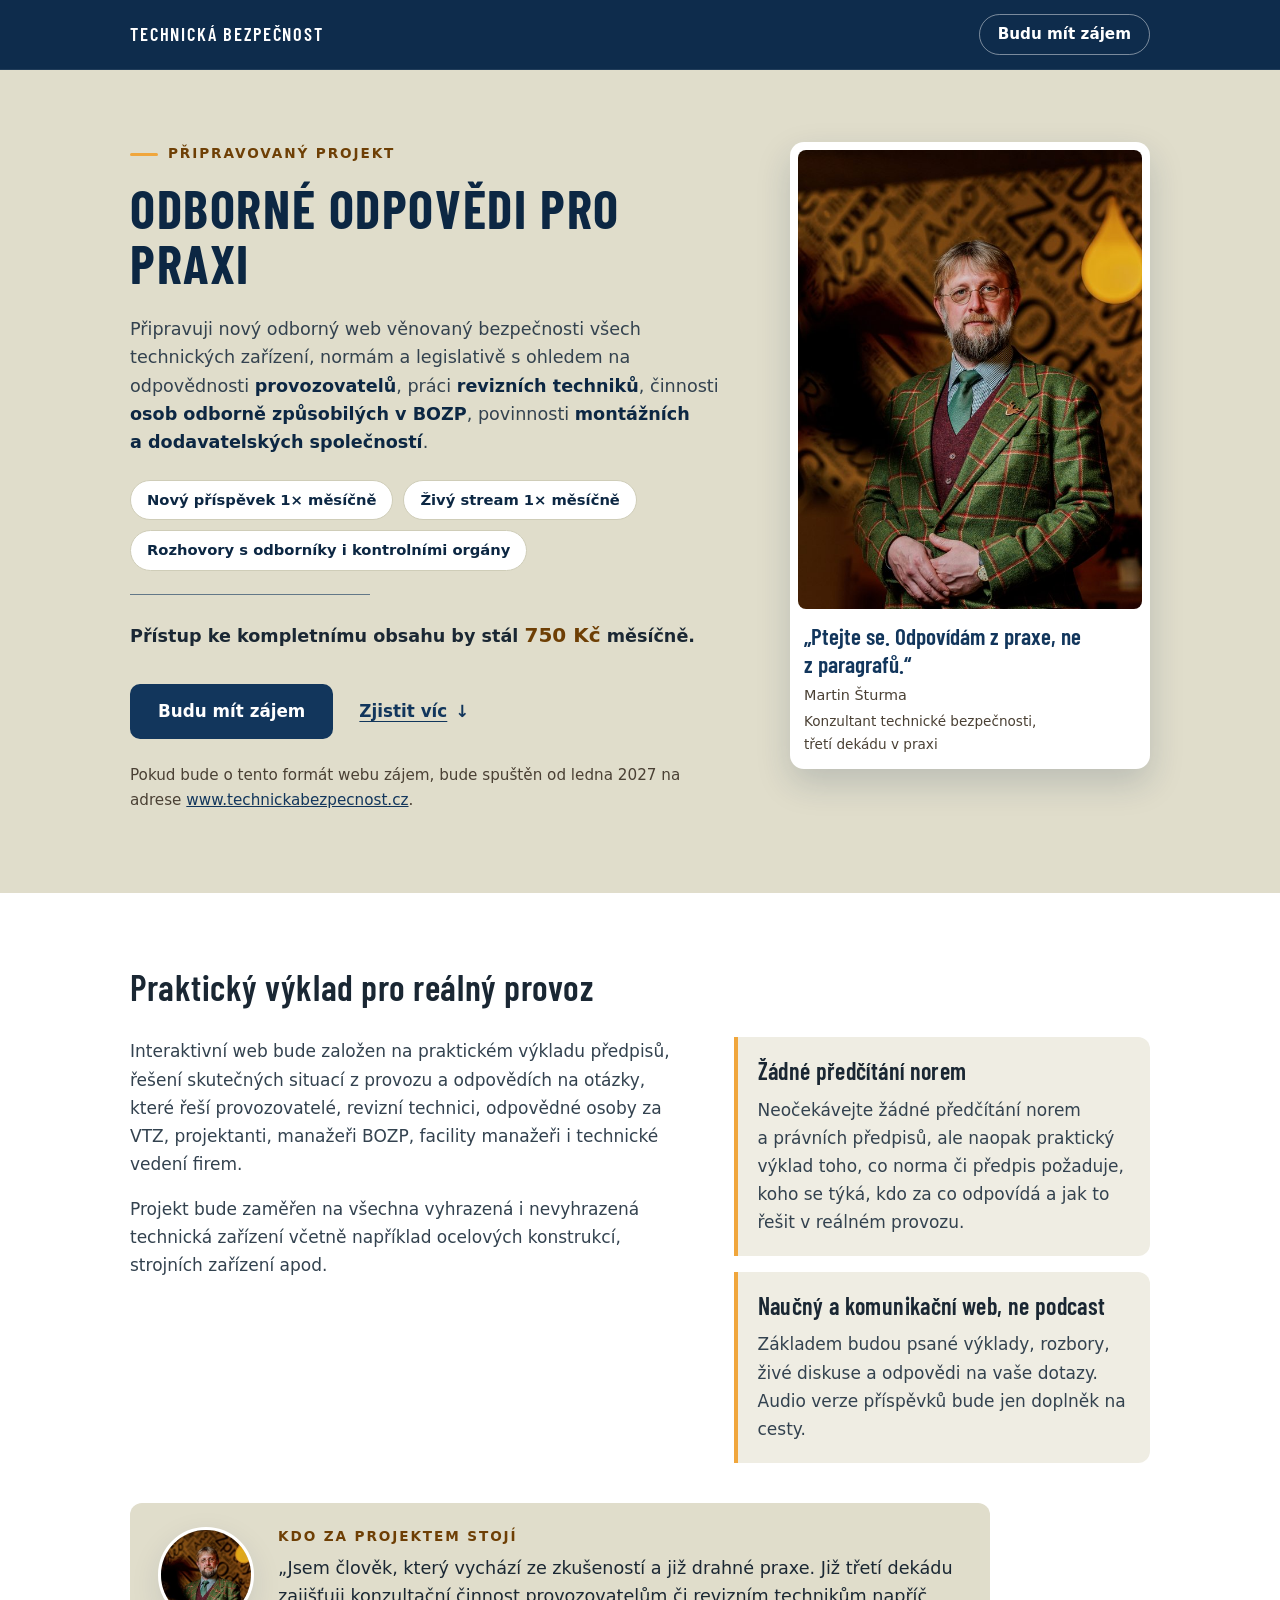
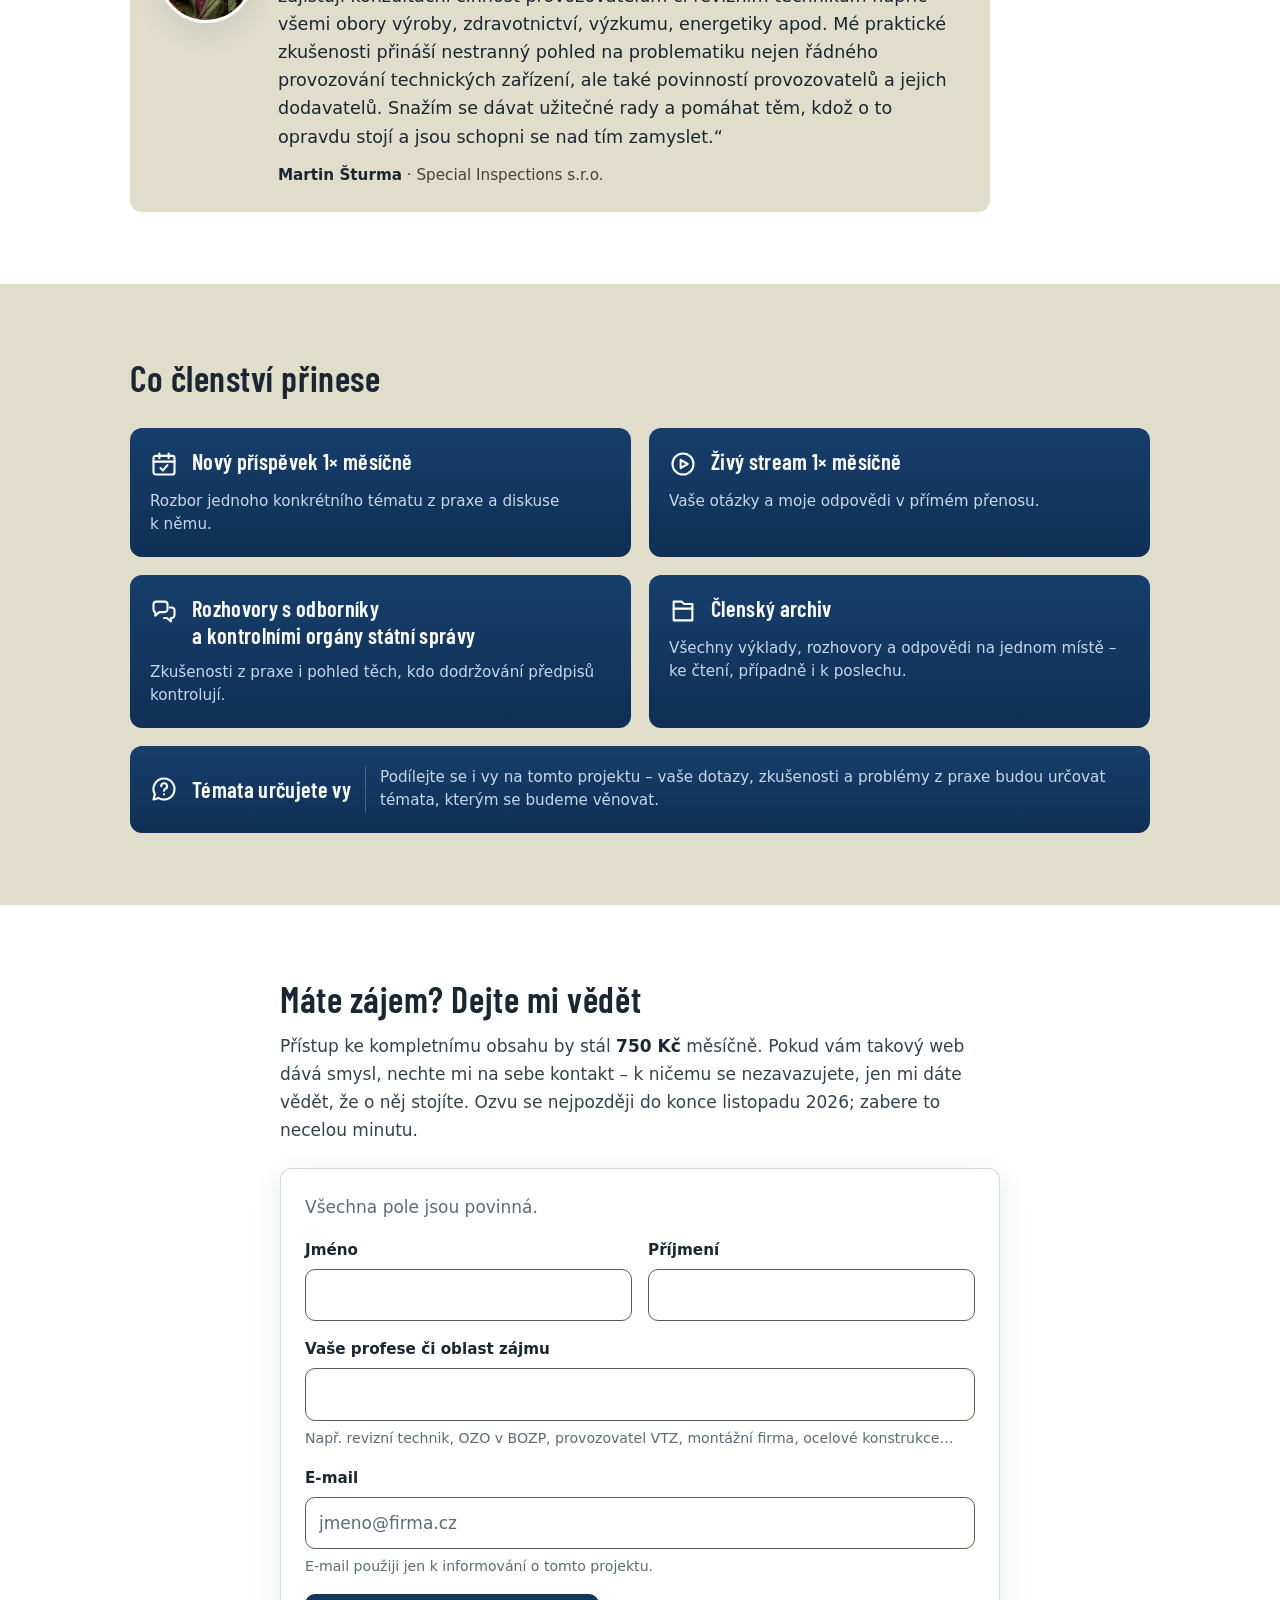
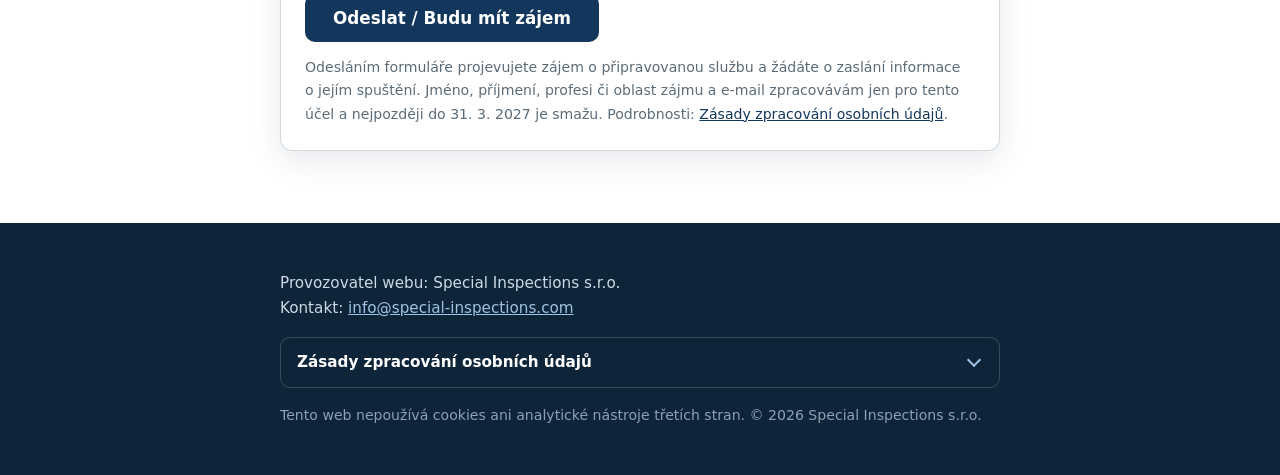
==== public/index.html @ 5ce20df6 "Oponentura 4. kola: spojovací věta ve Správci, řádek role i na mobilu, medailonek jako h3 - Zásady: " ====
<!DOCTYPE html>
<html lang="cs">
<head>
<meta charset="utf-8">
<meta name="viewport" content="width=device-width, initial-scale=1">
<title>Technická bezpečnost – odborné odpovědi pro praxi</title>
<meta name="description" content="Připravovaný odborný web o bezpečnosti technických zařízení: výklad norem a předpisů pro praxi, nový příspěvek a živý stream každý měsíc. Start leden 2027.">
<meta property="og:type" content="website">
<meta property="og:title" content="Technická bezpečnost – odborné odpovědi pro praxi">
<meta property="og:description" content="Připravovaný odborný web: praktický výklad předpisů pro provozovatele, revizní techniky, OZO v BOZP i montážní a dodavatelské firmy. Každý měsíc nový příspěvek a živý stream. Zapojte se.">
<meta property="og:url" content="https://www.technickabezpecnost.cz/">
<meta property="og:image" content="https://www.technickabezpecnost.cz/assets/og-image.jpg">
<meta property="og:image:width" content="1200">
<meta property="og:image:height" content="630">
<meta property="og:locale" content="cs_CZ">
<meta name="theme-color" content="#0e2c4c">
<link rel="icon" href="favicon.svg" type="image/svg+xml">
<link rel="apple-touch-icon" href="assets/apple-touch-icon.png">
<link rel="stylesheet" href="assets/style.css">
<script src="assets/app.js" defer></script>
</head>
<body>
<a class="skip-link" href="#main">Přeskočit na obsah</a>

<header class="site-header">
  <div class="container header-row">
    <p class="brand">Technická bezpečnost</p>
    <a class="header-cta" href="#registrace">Budu mít zájem</a>
  </div>
</header>

<main id="main">

  <section class="hero">
    <div class="container hero-grid">
      <div class="hero-copy">
        <p class="eyebrow">Připravovaný projekt</p>
        <h1>Odborné odpovědi pro praxi</h1>
        <p class="lead">Připravuji nový odborný web věnovaný bezpečnosti všech technických zařízení, normám a&nbsp;legislativě s&nbsp;ohledem na odpovědnosti <strong>provozovatelů</strong>, práci <strong>revizních techniků</strong>, činnosti <strong>osob odborně způsobilých v&nbsp;BOZP</strong>, povinnosti <strong>montážních a&nbsp;dodavatelských společností</strong>.</p>
        <ul class="hero-facts" role="list">
          <li>Nový příspěvek 1×&nbsp;měsíčně</li>
          <li>Živý stream 1×&nbsp;měsíčně</li>
          <li>Rozhovory s&nbsp;odborníky i&nbsp;kontrolními orgány</li>
        </ul>
        <p class="hero-price">Přístup ke kompletnímu obsahu by stál <strong>750&nbsp;Kč</strong> měsíčně.</p>
        <div class="hero-actions">
          <a class="btn btn-primary" href="#registrace" data-vyber="ANO">Budu mít zájem</a>
          <a class="btn btn-ghost" href="#detaily">Zjistit víc<span aria-hidden="true">&nbsp;↓</span></a>
        </div>

        <div class="hero-form">
          <div id="hero-status" class="form-status"></div>
          <div class="hero-panel" id="hero-panel-ano">
            <div class="hero-panel-inner">
              <form id="form-ano-hero" class="reg-form hero-reg" action="api/submit.php" method="post">
                <input type="hidden" name="answer" value="ANO">
                <div class="hp-field" aria-hidden="true">
                  <label for="kontrola-hero">Toto pole nevyplňujte</label>
                  <input type="text" id="kontrola-hero" name="kontrola" tabindex="-1" autocomplete="off">
                </div>
                <p class="reg-intro">Všechna pole jsou povinná.</p>
                <div class="field-grid">
                  <div class="field">
                    <label for="jmeno-h">Jméno</label>
                    <input type="text" id="jmeno-h" name="jmeno" required maxlength="100" autocomplete="given-name" aria-describedby="err-jmeno-h">
                    <p class="field-error" id="err-jmeno-h" hidden></p>
                  </div>
                  <div class="field">
                    <label for="prijmeni-h">Příjmení</label>
                    <input type="text" id="prijmeni-h" name="prijmeni" required maxlength="100" autocomplete="family-name" aria-describedby="err-prijmeni-h">
                    <p class="field-error" id="err-prijmeni-h" hidden></p>
                  </div>
                </div>
                <div class="field">
                  <label for="profese-h">Vaše profese či oblast zájmu</label>
                  <input type="text" id="profese-h" name="profese" required maxlength="100" autocomplete="organization-title" aria-describedby="hint-profese-h err-profese-h">
                  <p class="field-hint" id="hint-profese-h">Např. revizní technik, OZO v&nbsp;BOZP, provozovatel VTZ, montážní firma, ocelové konstrukce…</p>
                  <p class="field-error" id="err-profese-h" hidden></p>
                </div>
                <div class="field">
                  <label for="email-h">E-mail</label>
                  <input type="email" id="email-h" name="email" required maxlength="254" autocomplete="email" inputmode="email" placeholder="jmeno@firma.cz" aria-describedby="hint-email-h err-email-h">
                  <p class="field-hint" id="hint-email-h">E-mail použiji jen k&nbsp;informování o&nbsp;tomto projektu.</p>
                  <p class="field-error" id="err-email-h" hidden></p>
                </div>
                <div class="form-error" id="form-error-ano-hero" role="alert" hidden></div>
                <button class="btn btn-primary" type="submit">Odeslat / Budu mít zájem</button>
                <p class="gdpr-note">Odesláním formuláře projevujete zájem o&nbsp;připravovanou službu a&nbsp;žádáte o&nbsp;zaslání informace o&nbsp;jejím spuštění. Jméno, příjmení, profesi či oblast zájmu a&nbsp;e-mail zpracovávám jen pro tento účel a&nbsp;nejpozději do 31.&nbsp;3.&nbsp;2027 je smažu. Podrobnosti: <a href="#zasady-text">Zásady zpracování osobních údajů</a>.</p>
              </form>
            </div>
          </div>
        </div>

        <p class="hero-note">Pokud bude o&nbsp;tento formát webu zájem, bude spuštěn od ledna 2027 na adrese <a href="https://www.technickabezpecnost.cz">www.technickabezpecnost.cz</a>.</p>
      </div>

      <figure class="hero-portrait">
        <img src="assets/portret-autor.jpg" srcset="assets/portret-autor-300.jpg 300w, assets/portret-autor.jpg 600w, assets/portret-autor@2x.jpg 1200w" sizes="(max-width: 959px) 72px, 360px" width="600" height="800" alt="Portrét: Martin Šturma" fetchpriority="high">
        <figcaption>
          <p class="hero-motto">„Ptejte se. Odpovídám z&nbsp;praxe, ne z&nbsp;paragrafů.“</p>
          <p class="hero-author">Martin Šturma</p>
          <p class="hero-author-role">Konzultant technické bezpečnosti, třetí&nbsp;dekádu&nbsp;v&nbsp;praxi</p>
        </figcaption>
      </figure>
    </div>
  </section>

  <section class="section" id="detaily" aria-labelledby="h-detaily">
    <div class="container">
      <h2 id="h-detaily">Praktický výklad pro reálný provoz</h2>
      <div class="split">
        <div class="split-text">
          <p>Interaktivní web bude založen na praktickém výkladu předpisů, řešení skutečných situací z&nbsp;provozu a&nbsp;odpovědích na otázky, které řeší provozovatelé, revizní technici, odpovědné osoby za VTZ, projektanti, manažeři BOZP, facility manažeři i&nbsp;technické vedení firem.</p>
          <p>Projekt bude zaměřen na všechna vyhrazená i&nbsp;nevyhrazená technická zařízení včetně například ocelových konstrukcí, strojních zařízení apod.</p>
        </div>
        <div class="split-aside">
          <div class="callout">
            <h3>Žádné předčítání norem</h3>
            <p>Neočekávejte žádné předčítání norem a&nbsp;právních předpisů, ale naopak praktický výklad toho, co norma či předpis požaduje, koho se týká, kdo za co odpovídá a&nbsp;jak to řešit v&nbsp;reálném provozu.</p>
          </div>
          <div class="callout">
            <h3>Naučný a&nbsp;komunikační web, ne podcast</h3>
            <p>Základem budou psané výklady, rozbory, živé diskuse a&nbsp;odpovědi na vaše dotazy. Audio verze příspěvků bude jen doplněk na cesty.</p>
          </div>
        </div>
      </div>

      <div class="autor" id="autor">
        <img class="autor-foto" src="assets/portret-autor-300.jpg" width="96" height="96" alt="" loading="lazy">
        <div class="autor-text">
          <h3 class="autor-label">Kdo za projektem stojí</h3>
          <blockquote class="autor-quote">
            <p>„Jsem člověk, který vychází ze zkušeností a&nbsp;již drahné praxe. Již třetí dekádu zajišťuji konzultační činnost provozovatelům či revizním technikům napříč všemi obory výroby, zdravotnictví, výzkumu, energetiky apod. Mé praktické zkušenosti přináší nestranný pohled na problematiku nejen řádného provozování technických zařízení, ale také povinností provozovatelů a&nbsp;jejich dodavatelů. Snažím se dávat užitečné rady a&nbsp;pomáhat těm, kdož o&nbsp;to opravdu stojí a&nbsp;jsou schopni se nad tím zamyslet.“</p>
          </blockquote>
          <p class="autor-podpis"><strong>Martin&nbsp;Šturma</strong> · Special&nbsp;Inspections&nbsp;s.r.o.</p>
        </div>
      </div>
    </div>
  </section>

  <section class="section section-paper" aria-labelledby="h-obsah">
    <div class="container">
      <h2 id="h-obsah">Co členství přinese</h2>
      <div class="cards">
        <article class="card">
          <div class="card-icon" aria-hidden="true">
            <svg viewBox="0 0 24 24" fill="none" stroke="currentColor" stroke-width="1.8" stroke-linecap="round" stroke-linejoin="round"><rect x="3" y="5" width="18" height="16" rx="2"/><path d="M8 3v4M16 3v4M3 10h18"/><path d="M9 15.5l2 2 4-4.5"/></svg>
          </div>
          <h3>Nový příspěvek 1×&nbsp;měsíčně</h3>
          <p>Rozbor jednoho konkrétního tématu z&nbsp;praxe a&nbsp;diskuse k&nbsp;němu.</p>
        </article>
        <article class="card">
          <div class="card-icon" aria-hidden="true">
            <svg viewBox="0 0 24 24" fill="none" stroke="currentColor" stroke-width="1.8" stroke-linecap="round" stroke-linejoin="round"><circle cx="12" cy="12" r="9"/><path d="M10 8.5l6 3.5-6 3.5z"/></svg>
          </div>
          <h3>Živý stream 1×&nbsp;měsíčně</h3>
          <p>Vaše otázky a&nbsp;moje odpovědi v&nbsp;přímém přenosu.</p>
        </article>
        <article class="card">
          <div class="card-icon" aria-hidden="true">
            <svg viewBox="0 0 24 24" fill="none" stroke="currentColor" stroke-width="1.8" stroke-linecap="round" stroke-linejoin="round"><path d="M3 6.5A2.5 2.5 0 0 1 5.5 4h7A2.5 2.5 0 0 1 15 6.5v4a2.5 2.5 0 0 1-2.5 2.5H8l-3.5 3v-3A2.5 2.5 0 0 1 3 10.5z"/><path d="M17 9h1.5A2.5 2.5 0 0 1 21 11.5v4a2.5 2.5 0 0 1-2.5 2.5H18v3l-3.5-3H12"/></svg>
          </div>
          <h3>Rozhovory s&nbsp;odborníky a&nbsp;kontrolními orgány státní správy</h3>
          <p>Zkušenosti z&nbsp;praxe i&nbsp;pohled těch, kdo dodržování předpisů kontrolují.</p>
        </article>
        <article class="card">
          <div class="card-icon" aria-hidden="true">
            <svg viewBox="0 0 24 24" fill="none" stroke="currentColor" stroke-width="1.8" stroke-linecap="round" stroke-linejoin="round"><path d="M4 4h7l2 2h7v14H4z"/><path d="M4 10h16"/></svg>
          </div>
          <h3>Členský archiv</h3>
          <p>Všechny výklady, rozhovory a&nbsp;odpovědi na jednom místě&nbsp;– ke čtení, případně i&nbsp;k&nbsp;poslechu.</p>
        </article>
        <article class="card card-wide">
          <div class="card-icon" aria-hidden="true">
            <svg viewBox="0 0 24 24" fill="none" stroke="currentColor" stroke-width="1.8" stroke-linecap="round" stroke-linejoin="round"><path d="M12 3a9 9 0 0 0-7.8 13.5L3 21l4.5-1.2A9 9 0 1 0 12 3z"/><path d="M9.6 9.6a2.5 2.5 0 1 1 3.4 2.3c-.7.4-1 1-1 1.7"/><path d="M12 16.6h.01"/></svg>
          </div>
          <h3>Témata určujete vy</h3>
          <p>Podílejte se i&nbsp;vy na tomto projektu&nbsp;– vaše dotazy, zkušenosti a&nbsp;problémy z&nbsp;praxe budou určovat témata, kterým se budeme věnovat.</p>
        </article>
      </div>
    </div>
  </section>

  <section class="section reg-section" id="registrace" aria-labelledby="h-registrace">
    <div class="container narrow">
      <h2 id="h-registrace">Máte zájem? Dejte mi vědět</h2>
      <p class="reg-lead">Přístup ke kompletnímu obsahu by stál <strong>750&nbsp;Kč</strong> měsíčně. Pokud vám takový web dává smysl, nechte mi na sebe kontakt&nbsp;– k&nbsp;ničemu se nezavazujete, jen mi dáte vědět, že o&nbsp;něj stojíte. Ozvu se nejpozději do konce listopadu 2026; zabere to necelou minutu.</p>
      <div class="reg-card">
        <!-- Úspěch se ohlašuje přesunem fokusu (JS); live region by
             způsobil dvojí čtení toutéž čtečkou. -->
        <div id="form-status" class="form-status"></div>

        <form id="form-ano" class="reg-form" action="api/submit.php" method="post">
          <input type="hidden" name="answer" value="ANO">
          <div class="hp-field" aria-hidden="true">
            <label for="kontrola-ano">Toto pole nevyplňujte</label>
            <input type="text" id="kontrola-ano" name="kontrola" tabindex="-1" autocomplete="off">
          </div>
          <p class="reg-intro">Všechna pole jsou povinná.</p>
          <div class="field-grid">
            <div class="field">
              <label for="jmeno">Jméno</label>
              <input type="text" id="jmeno" name="jmeno" required maxlength="100" autocomplete="given-name" aria-describedby="err-jmeno">
              <p class="field-error" id="err-jmeno" hidden></p>
            </div>
            <div class="field">
              <label for="prijmeni">Příjmení</label>
              <input type="text" id="prijmeni" name="prijmeni" required maxlength="100" autocomplete="family-name" aria-describedby="err-prijmeni">
              <p class="field-error" id="err-prijmeni" hidden></p>
            </div>
          </div>
          <div class="field">
            <label for="profese">Vaše profese či oblast zájmu</label>
            <input type="text" id="profese" name="profese" required maxlength="100" autocomplete="organization-title" aria-describedby="hint-profese err-profese">
            <p class="field-hint" id="hint-profese">Např. revizní technik, OZO v&nbsp;BOZP, provozovatel VTZ, montážní firma, ocelové konstrukce…</p>
            <p class="field-error" id="err-profese" hidden></p>
          </div>
          <div class="field">
            <label for="email">E-mail</label>
            <input type="email" id="email" name="email" required maxlength="254" autocomplete="email" inputmode="email" placeholder="jmeno@firma.cz" aria-describedby="hint-email err-email">
            <p class="field-hint" id="hint-email">E-mail použiji jen k&nbsp;informování o&nbsp;tomto projektu.</p>
            <p class="field-error" id="err-email" hidden></p>
          </div>
          <div class="form-error" id="form-error-ano" role="alert" hidden></div>
          <button class="btn btn-primary" type="submit">Odeslat / Budu mít zájem</button>
          <p class="gdpr-note">Odesláním formuláře projevujete zájem o&nbsp;připravovanou službu a&nbsp;žádáte o&nbsp;zaslání informace o&nbsp;jejím spuštění. Jméno, příjmení, profesi či oblast zájmu a&nbsp;e-mail zpracovávám jen pro tento účel a&nbsp;nejpozději do 31.&nbsp;3.&nbsp;2027 je smažu. Podrobnosti: <a href="#zasady-text">Zásady zpracování osobních údajů</a>.</p>
        </form>
      </div>
    </div>
  </section>

</main>

<footer class="site-footer">
  <div class="container narrow">
    <p class="footer-owner">Provozovatel webu: Special&nbsp;Inspections&nbsp;s.r.o.<br>Kontakt: <a href="mailto:info@special-inspections.com">info@special-inspections.com</a></p>
    <details id="zasady" class="privacy">
      <summary>Zásady zpracování osobních údajů</summary>
      <div class="privacy-body">
        <p id="zasady-text"><strong>Správce:</strong> Special&nbsp;Inspections&nbsp;s.r.o., provozovatel projektu Technická bezpečnost, e-mail: <a href="mailto:info@special-inspections.com">info@special-inspections.com</a>; kontaktní osoba Martin&nbsp;Šturma. Zásady i&nbsp;texty u&nbsp;formulářů píšu v&nbsp;první osobě já, Martin Šturma, který pro správce údaje zpracovávám a&nbsp;vaše žádosti vyřizuji&nbsp;– „já“ níže tedy vždy znamená správce.</p>
        <p><strong>Jaké údaje a&nbsp;proč:</strong> Pokud vyplníte registrační formulář zájemce, zpracovávám vaše jméno, příjmení, profesi či oblast zájmu a&nbsp;e-mailovou adresu, a&nbsp;to výhradně za účelem vyhodnocení zájmu o&nbsp;připravovanou službu a&nbsp;zaslání informace o&nbsp;jejím spuštění (nejpozději do konce listopadu 2026). Právním základem je provedení opatření před uzavřením smlouvy na vaši žádost (čl.&nbsp;6 odst.&nbsp;1 písm.&nbsp;b) GDPR). Poskytnutí údajů je dobrovolné; bez nich vám však informaci o&nbsp;spuštění nebudu moci zaslat.</p>
        <p><strong>Doba uložení:</strong> Údaje uchovám do odeslání informace o&nbsp;rozhodnutí o&nbsp;spuštění či nespuštění služby a&nbsp;poté po přiměřenou dobu pro vyřízení případných navazujících žádostí, nejpozději do 31.&nbsp;3.&nbsp;2027. Poté je smažu. Pokud se ke spuštěné službě zaregistrujete, budou vaše údaje dále zpracovávány v&nbsp;rámci smluvního vztahu, o&nbsp;čemž budete samostatně informováni.</p>
        <p><strong>Komu údaje předávám:</strong> Nikomu, s&nbsp;výjimkou poskytovatele webhostingu, na jehož serverech data technicky leží (zpracovatel). Údaje nepředávám mimo EU/EHP a&nbsp;nevyužívám je k&nbsp;automatizovanému rozhodování ani profilování. Server poskytovatele může z&nbsp;bezpečnostních důvodů krátkodobě zaznamenávat IP adresy v&nbsp;provozních lozích.</p>
        <p><strong>Cookies:</strong> Tento web nepoužívá žádné cookies ani jiné sledovací technologie.</p>
        <p><strong>Vaše práva:</strong> Máte právo na přístup ke svým údajům, jejich opravu či výmaz, omezení zpracování, přenositelnost a&nbsp;právo vznést námitku. Stačí napsat na výše uvedený e-mail. Máte rovněž právo podat stížnost u&nbsp;Úřadu pro ochranu osobních údajů (<a href="https://uoou.gov.cz">uoou.gov.cz</a>).</p>
      </div>
    </details>
    <p class="footer-meta">Tento web nepoužívá cookies ani analytické nástroje třetích stran. © 2026 Special&nbsp;Inspections&nbsp;s.r.o.</p>
  </div>
</footer>

</body>
</html>
---- public/assets/style.css ----
/* ============================================================
   Technická bezpečnost – landing page
   Čisté CSS bez závislostí. Tělový text: systémová písma.
   Nadpisy: Barlow Condensed – self-host (OFL, viz fonts/
   LICENSE-OFL.txt), žádné externí CDN kvůli GDPR.
   ============================================================ */

@font-face {
  font-family: 'Barlow Condensed';
  font-style: normal;
  font-display: swap;
  font-weight: 600;
  src: url('fonts/barlow-condensed-latin-ext-600-normal.woff2') format('woff2');
  unicode-range: U+0100-02BA, U+02BD-02C5, U+02C7-02CC, U+02CE-02D7, U+02DD-02FF, U+0304, U+0308, U+0329, U+1D00-1DBF, U+1E00-1E9F, U+1EF2-1EFF, U+2020, U+20A0-20AB, U+20AD-20C0, U+2113, U+2C60-2C7F, U+A720-A7FF;
}

@font-face {
  font-family: 'Barlow Condensed';
  font-style: normal;
  font-display: swap;
  font-weight: 600;
  src: url('fonts/barlow-condensed-latin-600-normal.woff2') format('woff2');
  unicode-range: U+0000-00FF, U+0131, U+0152-0153, U+02BB-02BC, U+02C6, U+02DA, U+02DC, U+0304, U+0308, U+0329, U+2000-206F, U+20AC, U+2122, U+2191, U+2193, U+2212, U+2215, U+FEFF, U+FFFD;
}

@font-face {
  font-family: 'Barlow Condensed';
  font-style: normal;
  font-display: swap;
  font-weight: 700;
  src: url('fonts/barlow-condensed-latin-ext-700-normal.woff2') format('woff2');
  unicode-range: U+0100-02BA, U+02BD-02C5, U+02C7-02CC, U+02CE-02D7, U+02DD-02FF, U+0304, U+0308, U+0329, U+1D00-1DBF, U+1E00-1E9F, U+1EF2-1EFF, U+2020, U+20A0-20AB, U+20AD-20C0, U+2113, U+2C60-2C7F, U+A720-A7FF;
}

@font-face {
  font-family: 'Barlow Condensed';
  font-style: normal;
  font-display: swap;
  font-weight: 700;
  src: url('fonts/barlow-condensed-latin-700-normal.woff2') format('woff2');
  unicode-range: U+0000-00FF, U+0131, U+0152-0153, U+02BB-02BC, U+02C6, U+02DA, U+02DC, U+0304, U+0308, U+0329, U+2000-206F, U+20AC, U+2122, U+2191, U+2193, U+2212, U+2215, U+FEFF, U+FFFD;
}

:root {
  --c-primary: #12365c;
  --c-primary-dark: #0c2743;
  --c-hero-top: #0e2c4c;
  --c-accent: #f0a63c;
  --c-ink: #1a2733;
  --c-body: #33424f;
  --c-muted: #5b6b78;
  /* „Starý papír“ – jednobarevný podklad pod textem (přání klienta).
     Odstín je světlejší tón z dodané textury (medián textury = paper-deep).
     Toto je jediný knoflík pro budoucí ladění barvy; při ztmavení pod
     paper-deep znovu ověřit kontrast bronzu a muted-warm (README). */
  --c-paper: #e0ddcb;
  --c-paper-deep: #cfcdb8;
  --c-paper-light: #efede3;
  --c-bronze: #6e3f05;       /* akcentní text na papíru (>= 6:1) */
  --c-muted-warm: #4a4034;   /* tlumený text na papíru (>= 7:1) */
  --c-bg: #ffffff;
  --c-bg-soft: var(--c-paper-light);
  --c-line: #d6d3c2;
  /* Rámečky ovládacích prvků musí mít kontrast >= 3:1 (WCAG 1.4.11)
     na bílé i na papíru; světlá --c-line je jen pro dekorativní okraje. */
  --c-line-strong: #5f5a50;
  --c-ok: #1e7d43;
  --c-ok-bg: #ecf7f0;
  --c-err: #b3261e;
  --c-err-bg: #fdecea;
  --c-footer-bg: #0e2438;
  --c-footer-text: #cdd9e4;
  --radius: 12px;
  --shadow: 0 10px 30px rgba(14, 44, 76, 0.10);
  --focus: #12365c;
}

* { box-sizing: border-box; }

html {
  scroll-behavior: smooth;
}

body {
  margin: 0;
  font-family: system-ui, -apple-system, "Segoe UI", Roboto, "Helvetica Neue", Arial, sans-serif;
  font-size: 1.0625rem;
  line-height: 1.65;
  color: var(--c-body);
  background: var(--c-bg);
  -webkit-text-size-adjust: 100%;
}

h1, h2, h3 {
  font-family: 'Barlow Condensed', 'Arial Narrow', Arial, system-ui, sans-serif;
  font-weight: 600;
  letter-spacing: 0.015em;
  color: var(--c-ink);
  line-height: 1.2;
  margin: 0 0 0.6em;
}

p { margin: 0 0 1em; }

a { color: var(--c-primary); }
a:hover { color: var(--c-primary-dark); }

:focus-visible {
  outline: 3px solid var(--focus);
  outline-offset: 2px;
  border-radius: 4px;
}

.container {
  max-width: 1060px;
  margin: 0 auto;
  padding: 0 20px;
}

.container.narrow { max-width: 760px; }

/* --- Skip link -------------------------------------------- */

.skip-link {
  position: absolute;
  left: -9999px;
  top: 0;
  background: var(--c-primary);
  color: #fff;
  padding: 10px 18px;
  border-radius: 0 0 8px 0;
  z-index: 100;
}

.skip-link:focus {
  left: 0;
  outline-color: #f2bd6b;
}

/* --- Hlavička ----------------------------------------------- */

.site-header {
  background: var(--c-hero-top);
  border-bottom: 1px solid rgba(255, 255, 255, 0.08);
}

.header-row {
  display: flex;
  align-items: center;
  justify-content: space-between;
  padding-top: 14px;
  padding-bottom: 14px;
}

.brand {
  margin: 0;
  color: #fff;
  font-family: 'Barlow Condensed', 'Arial Narrow', Arial, system-ui, sans-serif;
  font-weight: 600;
  letter-spacing: 0.1em;
  text-transform: uppercase;
  font-size: 1.15rem;
}

.header-cta {
  color: #fff;
  text-decoration: none;
  font-weight: 600;
  font-size: 0.95rem;
  border: 1px solid rgba(255, 255, 255, 0.45);
  border-radius: 999px;
  padding: 7px 18px;
}

.header-cta:hover {
  color: #fff;
  background: rgba(255, 255, 255, 0.12);
}

/* Na tmavé hlavičce a patičce musí být focus kroužek světlý */
.site-header :focus-visible,
.site-footer :focus-visible {
  outline-color: #f2bd6b;
}

/* --- Hero: text vlevo, portrét autora vpravo ----------------- */

.hero {
  /* Jednobarevný podklad „starý papír“ – bez fotografie, bez textury. */
  background: var(--c-paper);
  color: var(--c-body);
  padding: 72px 0 80px;
}

.hero-grid {
  display: grid;
  grid-template-columns: minmax(0, 1fr) 360px;
  gap: 48px;
  align-items: start;
}

.hero .eyebrow {
  color: var(--c-bronze);
  text-transform: uppercase;
  letter-spacing: 0.14em;
  font-size: 0.85rem;
  font-weight: 700;
  margin-bottom: 16px;
}

/* Oranžový akcent přežívá jako dekorativní linka před eyebrow
   (bez kontrastního požadavku), text sám je bronzový. */
.hero .eyebrow::before {
  content: "";
  display: inline-block;
  width: 28px;
  height: 3px;
  background: var(--c-accent);
  margin-right: 10px;
  vertical-align: middle;
  border-radius: 2px;
}

.hero h1 {
  color: var(--c-primary-dark);
  text-transform: uppercase;
  font-weight: 700;
  font-size: clamp(2.4rem, 4.6vw, 3.3rem);
  line-height: 1.05;
  letter-spacing: 0.03em;
  margin-bottom: 24px;
}

.hero .lead {
  font-size: 1.1rem;
  line-height: 1.6;
  max-width: 60ch;
  margin-bottom: 0;
  text-wrap: pretty;
}

/* Zvýraznění cílových skupin v závazné větě klienta – žádné slovo
   se nemění, čtenář se v ní najde jedním pohledem. */
.hero .lead strong {
  font-weight: 600;
  color: var(--c-primary-dark);
}

.hero-facts {
  list-style: none;
  display: flex;
  flex-wrap: wrap;
  gap: 10px;
  padding: 0 0 24px;
  margin: 24px 0 0;
  width: fit-content;
  max-width: 100%;
  position: relative;
}

/* Oddělovač pod štítky: jedna nepřerušovaná linka, 1 px,
   v poloviční šíři řady štítků */
.hero-facts::after {
  content: "";
  position: absolute;
  left: 0;
  bottom: 0;
  width: 240px;
  max-width: 50%;
  height: 1px;
  background: rgba(18, 54, 92, 0.6);
}

.hero-facts li {
  background: #fff;
  border: 1px solid var(--c-paper-deep);
  border-radius: 999px;
  padding: 7px 16px;
  font-size: 0.92rem;
  font-weight: 600;
  color: var(--c-primary-dark);
  white-space: nowrap;
}

.hero-price {
  font-size: 1.1rem;
  font-weight: 700;
  color: var(--c-ink);
  margin: 24px 0 0;
}

.hero-price strong {
  color: var(--c-bronze);
  font-size: 1.25rem;
}

.hero-actions {
  display: flex;
  flex-wrap: wrap;
  gap: 12px;
  margin: 32px 0 24px;
}

/* --- Portrét autora s mottem --------------------------------- */

.hero-portrait {
  margin: 0;
  background: #fff;
  padding: 8px 8px 14px;
  border-radius: 14px;
  box-shadow: 0 14px 34px rgba(14, 44, 76, 0.18);
}

.hero-portrait img {
  display: block;
  width: 100%;
  height: auto;
  aspect-ratio: 3 / 4;
  object-fit: cover;
  object-position: 50% 25%;
  border-radius: 8px;
}

.hero-portrait figcaption {
  padding: 14px 6px 0;
}

.hero-motto {
  font-family: 'Barlow Condensed', 'Arial Narrow', Arial, system-ui, sans-serif;
  font-weight: 600;
  font-size: 1.45rem;
  line-height: 1.2;
  color: var(--c-primary);
  margin: 0 0 6px;
}

.hero-author {
  font-size: 0.9rem;
  color: var(--c-muted-warm);
  margin: 0;
}

.hero-author-role {
  font-size: 0.85rem;
  color: var(--c-muted-warm);
  margin: 2px 0 0;
}

/* --- Formulář přímo v hero ---------------------------------- */

.hero-form {
  max-width: 620px;
}

.hero-panel {
  display: grid;
  grid-template-rows: 0fr;
  visibility: hidden;
  transition: grid-template-rows 0.35s ease, visibility 0s linear 0.35s;
}

.hero-panel-inner {
  min-height: 0;
  overflow: hidden;
  padding: 0;
}

.hero-panel.open {
  grid-template-rows: 1fr;
  visibility: visible;
  transition: grid-template-rows 0.35s ease, visibility 0s;
}

/* Rozbalený formulář leží na papíru jako bílá karta (odsazení je na
   kartě, ne na obalu – sbalený panel tak má skutečně nulovou výšku) */
.hero-reg {
  background: #fff;
  border: 1px solid rgba(18, 54, 92, 0.18);
  border-radius: var(--radius);
  box-shadow: var(--shadow);
  padding: 20px;
  margin: 2px 0 24px;
}

.hero-reg .gdpr-note {
  margin-top: 18px;
  padding-top: 14px;
  border-top: 1px solid var(--c-line);
}

#hero-status .success-box { margin: 20px 0 24px; }

/* Rozbalený stav CTA (nastavuje JS přes aria-expanded) */
a[data-vyber][aria-expanded="true"].btn-primary {
  background: var(--c-primary-dark);
  box-shadow: 0 0 0 3px var(--c-paper), 0 0 0 5px var(--c-primary-dark);
}

/* Po odpovědi zmizí CTA i formulář v hero */
.hero-answered a[data-vyber],
.hero-answered .hero-panel {
  display: none;
}

.hero-answered .hero-actions { margin: 24px 0 6px; }
.hero-answered .btn-ghost { padding-left: 0; }

.hero-note {
  color: var(--c-muted-warm);
  font-size: 0.95rem;
  max-width: 60ch;
  margin: 0;
}

.hero-note a {
  color: var(--c-primary);
}

.hero-note a:hover {
  color: var(--c-primary-dark);
}

/* --- Tlačítka --------------------------------------------- */

.btn {
  display: inline-block;
  border: 0;
  border-radius: 10px;
  padding: 14px 28px;
  font-size: 1.05rem;
  font-weight: 700;
  font-family: inherit;
  text-decoration: none;
  cursor: pointer;
  transition: background-color 0.15s ease, transform 0.15s ease;
}

.btn:active { transform: translateY(1px); }

.btn-primary {
  background: var(--c-primary);
  color: #fff;
}

.btn-primary:hover {
  background: var(--c-primary-dark);
  color: #fff;
}

.btn-primary:focus-visible {
  outline-offset: 3px;
  box-shadow: 0 0 0 3px #fff;
}

.btn-ghost {
  background: transparent;
  color: var(--c-primary);
  padding: 14px 14px;
  text-decoration: underline;
  text-underline-offset: 4px;
  font-weight: 600;
}

.btn-ghost:hover {
  color: var(--c-primary-dark);
}

/* Šipka není součást podtržení */
.btn-ghost span {
  display: inline-block;
  text-decoration: none;
  margin-left: 2px;
}

.btn[disabled] {
  opacity: 0.65;
  cursor: wait;
}

/* --- Sekce ------------------------------------------------- */

.section { padding: 72px 0; }

.section-paper { background: var(--c-paper); }

.section h2 {
  font-size: clamp(1.65rem, 3.4vw, 2.25rem);
  margin-bottom: 0.8em;
}

/* Dvousloupcová sekce: text + doplňkové rámečky */
.split {
  display: grid;
  grid-template-columns: minmax(0, 1.15fr) minmax(0, 0.85fr);
  gap: 40px;
  align-items: start;
}

.split-text p:last-child { margin-bottom: 0; }

@media (max-width: 959px) {
  .split { grid-template-columns: 1fr; gap: 24px; }
}

.callout {
  border-left: 4px solid var(--c-accent);
  background: var(--c-paper-light);
  border-radius: 0 var(--radius) var(--radius) 0;
  padding: 20px;
}

.callout + .callout { margin-top: 16px; }

.callout h3 {
  font-size: 1.5rem;
  margin-bottom: 0.4em;
}

.callout p { margin: 0; }

/* --- Medailonek autora (v sekci Praktický výklad) ----------- */

.autor {
  display: grid;
  grid-template-columns: 96px minmax(0, 1fr);
  gap: 24px;
  align-items: start;
  max-width: 860px;               /* citace max. ~80 znaků na řádek */
  background: var(--c-paper);     /* tmavší než calloty – blok se od nich odliší */
  border-radius: var(--radius);
  padding: 24px 28px;
  margin-top: 40px;
}

.autor-foto {
  width: 96px;
  height: 96px;
  border-radius: 50%;
  object-fit: cover;
  object-position: 50% 22%;
  border: 3px solid #fff;
  box-shadow: var(--shadow);
}

.autor-label {
  font-family: inherit;
  font-size: 0.85rem;
  font-weight: 700;
  line-height: 1.4;
  letter-spacing: 0.14em;
  text-transform: uppercase;
  color: var(--c-bronze);
  margin: 0 0 8px;
}

.autor-quote { margin: 0; }

.autor-quote p {
  margin: 0;
  font-size: 1.1rem;
  line-height: 1.6;
  color: var(--c-ink);
  text-wrap: pretty;
}

.autor-podpis {
  margin: 12px 0 0;
  font-size: 0.95rem;
  color: var(--c-muted-warm);
}

.autor-podpis strong { color: var(--c-ink); }

/* --- Karty ------------------------------------------------- */

/* Dvě karty na řádek (+ široká závěrečná): žádný sirotek v žádné šířce
   a dlouhý nadpis karty rozhovorů se vejde na 1–2 řádky. */
.cards {
  display: grid;
  grid-template-columns: repeat(2, minmax(0, 1fr));
  gap: 18px;
}

@media (max-width: 560px) {
  .cards { grid-template-columns: 1fr; }
}

/* Karty: hlavička ikonka+nadpis vedle sebe, popisek přes celou šířku –
   žádné prázdné rohy ani těsné lámání textu. */
.card {
  display: grid;
  grid-template-columns: 28px 1fr;
  column-gap: 14px;
  align-items: start;
  align-content: start;
  background: linear-gradient(180deg, #163f6c, #0f2f55);
  border-radius: var(--radius);
  padding: 20px;
}

.card-icon {
  width: 28px;
  height: 28px;
  color: #fff;
  margin-top: 2px;
}

.card-icon svg {
  width: 100%;
  height: 100%;
}

.card h3 {
  font-size: 1.4rem;
  margin: 0;
  color: #fff;
  text-wrap: balance;
}

.card p {
  grid-column: 1 / -1;
  margin: 12px 0 0;
  font-size: 0.95rem;
  line-height: 1.55;
  color: #c9d8e6;
}

/* Široká závěrečná karta přes celý řádek – čte se jako banner */
.card-wide {
  grid-column: 1 / -1;
}

@media (min-width: 761px) {
  .card-wide {
    grid-template-columns: 28px auto minmax(0, 1fr);
    align-items: center;
  }

  .card-wide .card-icon { margin-top: 0; }

  .card-wide p {
    grid-column: 3;
    margin: 0;
    padding-left: 14px;
    border-left: 1px solid rgba(255, 255, 255, 0.22);
  }
}

/* --- Registrace zájemců -------------------------------------- */

.reg-section,
#detaily,
#autor {
  scroll-margin-top: 20px;
}

.reg-section h2 { margin-bottom: 12px; }

.reg-lead {
  color: var(--c-body);
  margin: 0 0 24px;
}

.reg-lead strong { color: var(--c-ink); }

#registrace.answered .reg-lead { display: none; }

.reg-card {
  background: var(--c-bg);
  border: 1px solid rgba(18, 54, 92, 0.18);
  border-radius: var(--radius);
  box-shadow: var(--shadow);
  padding: 24px;
}

/* Po úspěšném odeslání zůstane v kartě jen poděkování */
#registrace.answered .reg-form { display: none; }

/* --- Formuláře --------------------------------------------- */

.reg-intro { color: var(--c-muted); }

.field-grid {
  display: grid;
  grid-template-columns: 1fr 1fr;
  gap: 0 16px;
}

.field { margin-bottom: 16px; }

.field label {
  display: block;
  font-weight: 600;
  font-size: 0.95rem;
  color: var(--c-ink);
  margin-bottom: 6px;
}

.field input {
  width: 100%;
  font: inherit;
  color: var(--c-ink);
  background: #fff;
  border: 1.5px solid var(--c-line-strong);
  border-radius: 10px;
  padding: 11px 13px;
}

.field input::placeholder {
  color: var(--c-muted);
  opacity: 1;
}

.field input:focus-visible {
  outline: 3px solid var(--focus);
  outline-offset: 1px;
  border-color: var(--c-primary);
}

.field input[aria-invalid="true"] {
  border-color: var(--c-err);
}

.field-hint {
  font-size: 0.88rem;
  color: var(--c-muted);
  margin: 6px 0 0;
}

.field-error {
  font-size: 0.9rem;
  font-weight: 600;
  color: var(--c-err);
  margin: 6px 0 0;
}

.form-error {
  background: var(--c-err-bg);
  color: var(--c-err);
  font-weight: 600;
  border-radius: 10px;
  padding: 12px 16px;
  margin-bottom: 16px;
}

.gdpr-note {
  font-size: 0.88rem;
  color: var(--c-muted);
  margin: 14px 0 0;
}

/* Honeypot – mimo obrazovku, pro roboty ale v DOM */
.hp-field {
  position: absolute;
  left: -9999px;
  top: auto;
  width: 1px;
  height: 1px;
  overflow: hidden;
}

/* --- Success ------------------------------------------------ */

.form-status:focus { outline: none; }

.success-box {
  display: flex;
  gap: 14px;
  align-items: flex-start;
  background: var(--c-ok-bg);
  border: 1px solid #bfe3cc;
  border-radius: var(--radius);
  padding: 20px;
}

.success-box .success-icon {
  flex: 0 0 auto;
  width: 30px;
  height: 30px;
  color: var(--c-ok);
}

.success-box p {
  margin: 2px 0 0;
  font-weight: 600;
  color: #14532d;
}

/* --- Patička ------------------------------------------------ */

.site-footer {
  background: var(--c-footer-bg);
  color: var(--c-footer-text);
  padding: 48px 0;
  font-size: 0.95rem;
}

.site-footer a { color: #9fc3e4; }

/* E-mailová adresa se nesmí dělit na spojovníku */
a[href^="mailto:"] { white-space: nowrap; }
.site-footer a:hover { color: #c9dff2; }

.footer-owner { margin-bottom: 16px; }

.privacy {
  border: 1px solid rgba(255, 255, 255, 0.18);
  border-radius: 10px;
  padding: 0;
  margin-bottom: 16px;
}

.privacy summary {
  cursor: pointer;
  font-weight: 700;
  color: #fff;
  padding: 12px 44px 12px 16px;
  position: relative;
  list-style: none;
}

.privacy summary::-webkit-details-marker { display: none; }

.privacy summary::after {
  content: "";
  position: absolute;
  right: 20px;
  top: 50%;
  width: 8px;
  height: 8px;
  border-right: 2px solid #9fc3e4;
  border-bottom: 2px solid #9fc3e4;
  transform: translateY(-70%) rotate(45deg);
  transition: transform 0.2s ease;
}

.privacy[open] summary::after {
  transform: translateY(-30%) rotate(225deg);
}

.privacy-body {
  padding: 4px 16px 12px;
  font-size: 0.92rem;
}

.privacy-body strong { color: #fff; }

.footer-meta {
  margin: 0;
  color: #8ba1b5;
  font-size: 0.88rem;
}

/* --- Fallback stránky (odpovědi PHP bez JS) + admin --------- */

.fallback-page {
  background: var(--c-bg-soft);
  padding: 40px 16px;
}

.fallback-card {
  max-width: 640px;
  margin: 0 auto;
  background: #fff;
  border: 1px solid var(--c-line);
  border-radius: var(--radius);
  box-shadow: var(--shadow);
  padding: 32px 34px;
}

.fallback-card h1 {
  font-size: 1.5rem;
}

.admin-page .fallback-card { max-width: 960px; }

.stat-row {
  display: flex;
  gap: 14px;
  flex-wrap: wrap;
  margin: 18px 0;
}

.stat {
  flex: 1 1 140px;
  background: var(--c-bg-soft);
  border-radius: 10px;
  padding: 14px 18px;
  text-align: center;
}

.stat strong {
  display: block;
  font-size: 1.7rem;
  color: var(--c-primary);
}

.stat span {
  font-size: 0.88rem;
  color: var(--c-muted);
}

.table-wrap { overflow-x: auto; }

.admin-page table {
  border-collapse: collapse;
  width: 100%;
  font-size: 0.95rem;
}

.admin-page th, .admin-page td {
  text-align: left;
  border-bottom: 1px solid var(--c-line);
  padding: 8px 10px;
  white-space: nowrap;
}

.admin-page .note {
  color: var(--c-muted);
  font-size: 0.9rem;
  margin-top: 18px;
}

/* --- Responzivita ------------------------------------------ */

/* Pod 900 px: jeden sloupec, portrét jako „podpisový řádek“ –
   kulatý avatar + motto + jméno, aby cena a CTA zůstaly nad foldem. */
@media (max-width: 959px) {
  .hero-grid {
    grid-template-columns: 1fr;
    gap: 28px;
  }

  .hero-portrait {
    display: grid;
    grid-template-columns: 72px minmax(0, 1fr);
    gap: 14px;
    align-items: center;
    padding: 12px 14px;
    border-radius: var(--radius);
    max-width: 520px;
  }

  .hero-portrait img {
    width: 72px;
    height: 72px;
    aspect-ratio: 1 / 1;
    border-radius: 50%;
    object-position: 50% 22%;
  }

  .hero-portrait figcaption { padding: 0; }

  .hero-motto { font-size: 1.25rem; margin-bottom: 2px; }
}

@media (max-width: 640px) {
  .section { padding: 40px 0; }
  /* Kompaktní hero: cena i CTA se musí vejít nad fold telefonu */
  .hero { padding: 32px 0 40px; }
  .hero .eyebrow { margin-bottom: 8px; }
  .hero h1 { margin-bottom: 16px; }
  .hero .lead { font-size: 1rem; line-height: 1.55; }
  .hero-facts { margin-top: 16px; padding-bottom: 16px; gap: 8px; }
  .hero-facts li { white-space: normal; border-radius: 12px; padding: 8px 14px; }
  .hero-price { margin-top: 16px; }
  .hero-actions { margin: 24px 0 16px; gap: 14px; }
  .header-cta { white-space: nowrap; }
  .reg-card { padding: 20px 16px; }
  .autor { grid-template-columns: 1fr; gap: 14px; padding: 20px; margin-top: 28px; }
  .autor-foto { width: 72px; height: 72px; }
  .field-grid { grid-template-columns: 1fr; gap: 0; }
  .btn { width: 100%; text-align: center; }
  .header-cta { padding: 10px 16px; font-size: 0.9rem; }
}

@media (max-width: 360px) {
  .brand { font-size: 1rem; letter-spacing: 0.06em; }
}

/* --- Omezený pohyb ----------------------------------------- */

@media (prefers-reduced-motion: reduce) {
  html { scroll-behavior: auto; }

  .hero-panel,
  .btn,
  .privacy summary::after {
    transition: none !important;
  }
}

/* --- Tisk --------------------------------------------------- */

@media print {
  .site-header, .hero-actions, .header-cta, .reg-section, .skip-link {
    display: none;
  }

  body { color: #000; }

  .hero, .section-paper {
    background: none;
    color: #000;
    padding: 0;
  }

  .hero h1, .hero .lead, .hero .eyebrow, .hero-note, .hero-motto { color: #000; }

  .hero-portrait { box-shadow: none; }

  /* Prohlížeče pozadí netisknou – tmavé karty a patička musí mít
     tmavý text a obrys */
  .card, .site-footer, .callout, .autor {
    background: none;
    border: 1px solid #000;
  }

  .card h3, .card p, .card-icon, .site-footer, .site-footer a,
  .privacy summary, .privacy-body strong, .footer-meta { color: #000; }

  .card-wide p { border-left-color: #000; }
}
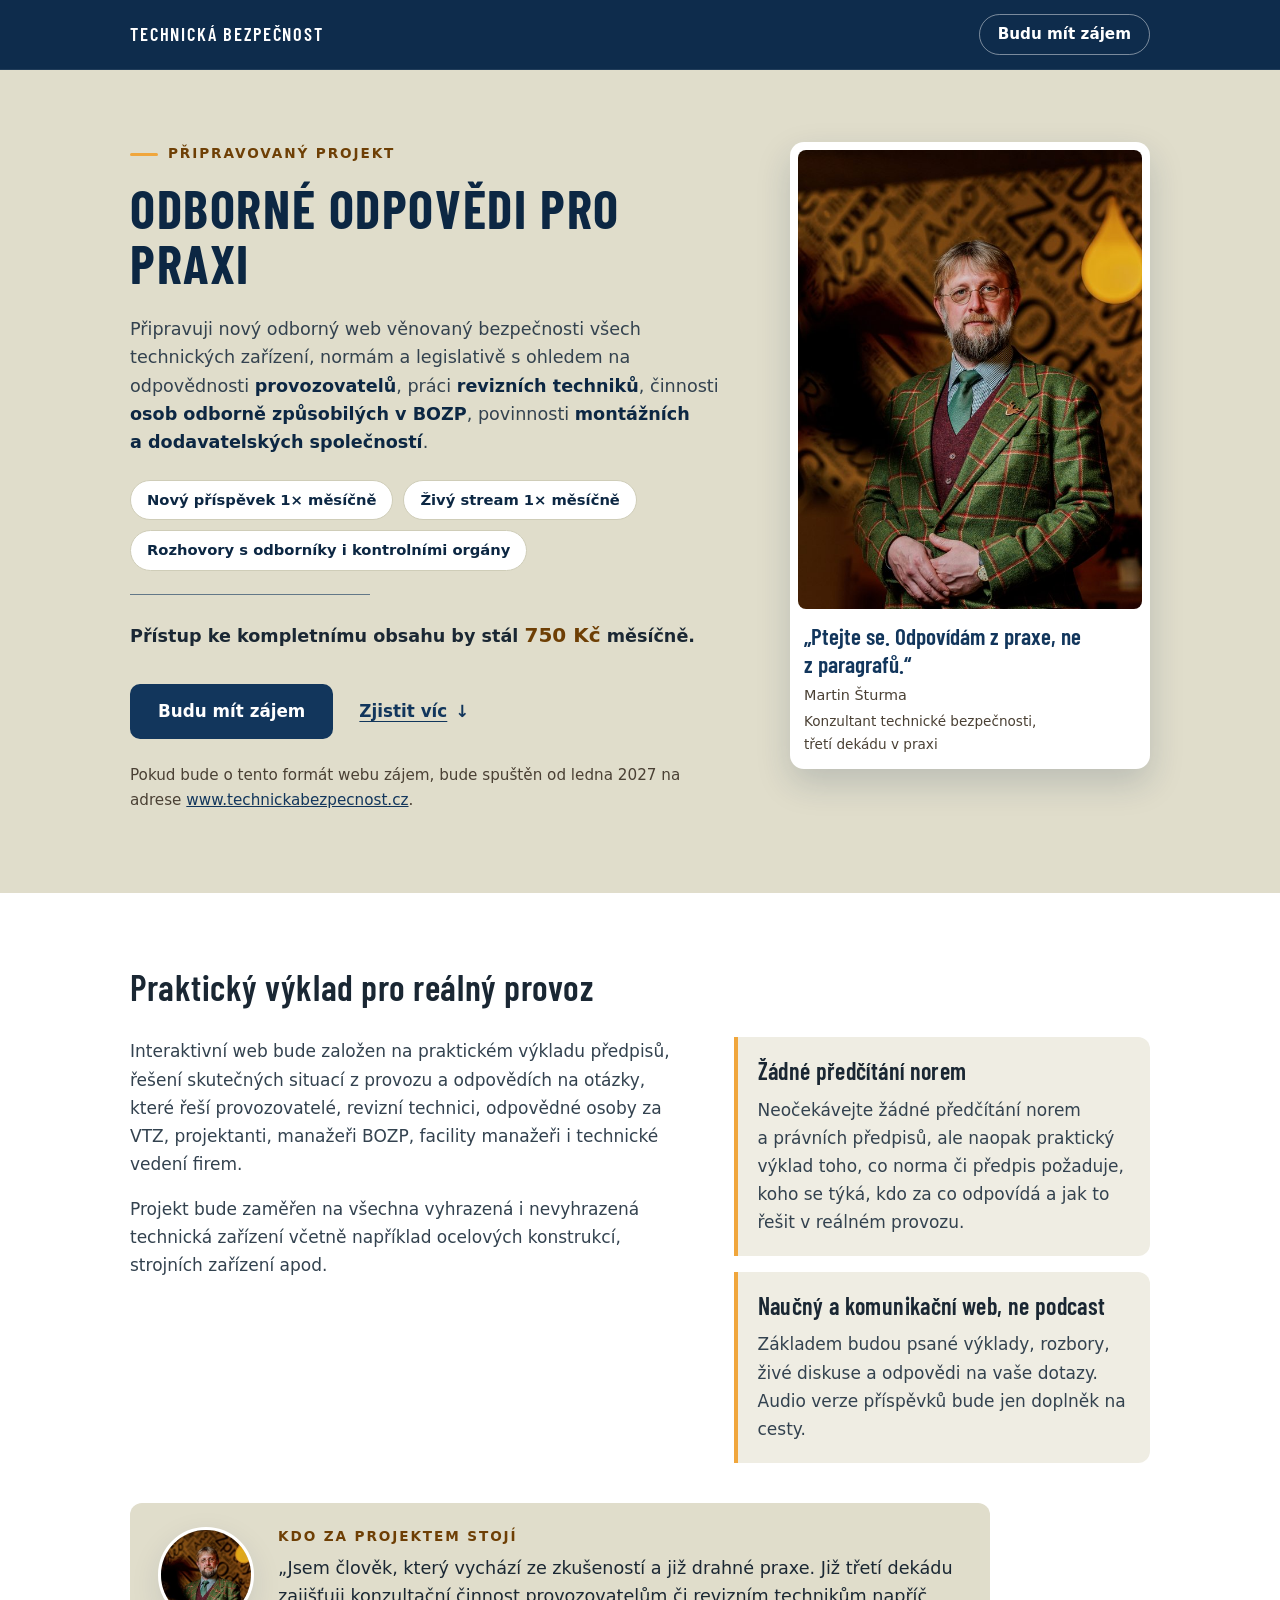
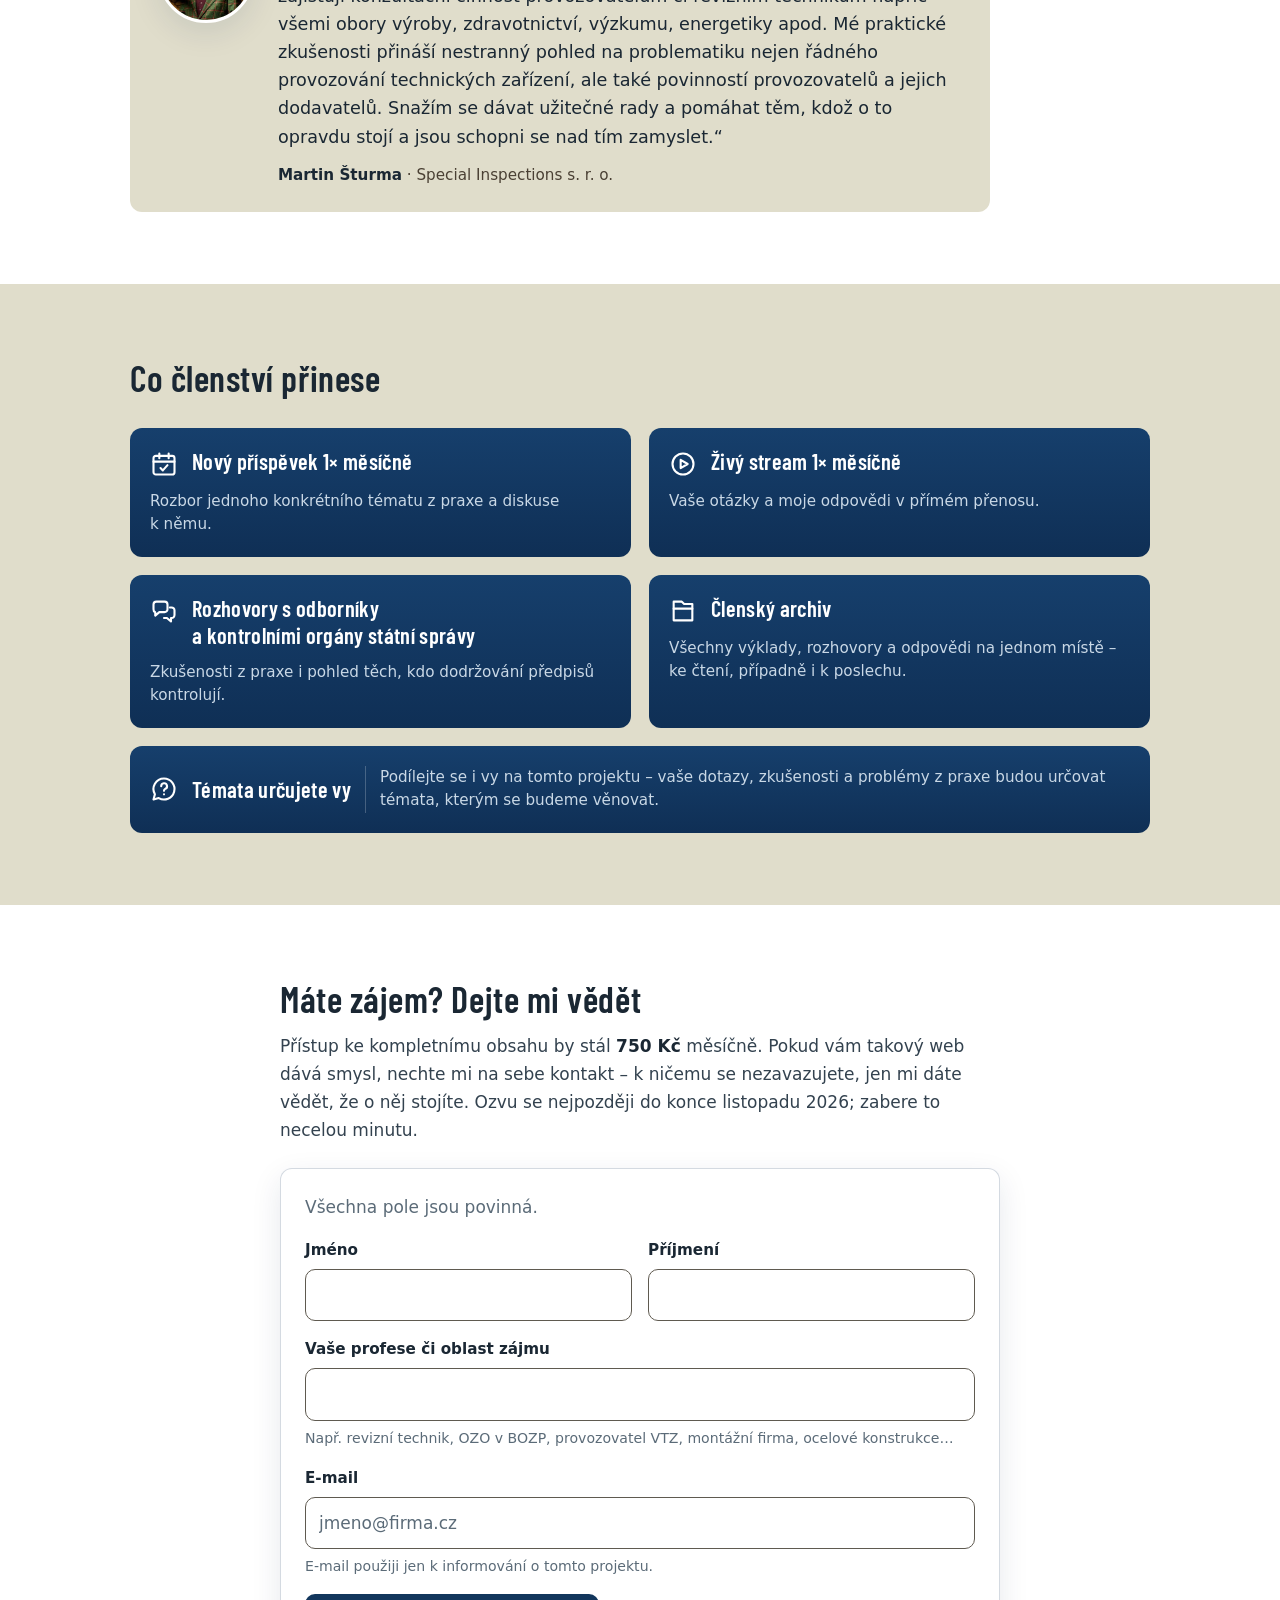
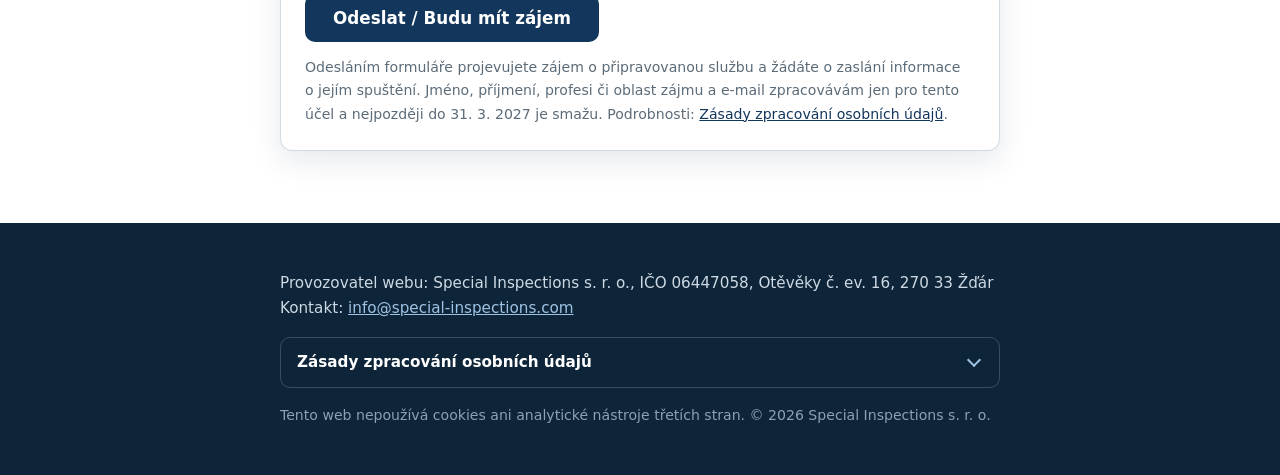
==== commit 4fa728d9: "IČO a sídlo provozovatele (Special Inspections s. r. o.) v patičce a Zásadách Co-Authored-By: Claude" ====
--- a/public/index.html
+++ b/public/index.html
@@ -132,7 +132,7 @@
           <blockquote class="autor-quote">
             <p>„Jsem člověk, který vychází ze zkušeností a&nbsp;již drahné praxe. Již třetí dekádu zajišťuji konzultační činnost provozovatelům či revizním technikům napříč všemi obory výroby, zdravotnictví, výzkumu, energetiky apod. Mé praktické zkušenosti přináší nestranný pohled na problematiku nejen řádného provozování technických zařízení, ale také povinností provozovatelů a&nbsp;jejich dodavatelů. Snažím se dávat užitečné rady a&nbsp;pomáhat těm, kdož o&nbsp;to opravdu stojí a&nbsp;jsou schopni se nad tím zamyslet.“</p>
           </blockquote>
-          <p class="autor-podpis"><strong>Martin&nbsp;Šturma</strong> · Special&nbsp;Inspections&nbsp;s.r.o.</p>
+          <p class="autor-podpis"><strong>Martin&nbsp;Šturma</strong> · Special&nbsp;Inspections&nbsp;s.&nbsp;r.&nbsp;o.</p>
         </div>
       </div>
     </div>
@@ -233,11 +233,11 @@
 
 <footer class="site-footer">
   <div class="container narrow">
-    <p class="footer-owner">Provozovatel webu: Special&nbsp;Inspections&nbsp;s.r.o.<br>Kontakt: <a href="mailto:info@special-inspections.com">info@special-inspections.com</a></p>
+    <p class="footer-owner">Provozovatel webu: Special&nbsp;Inspections&nbsp;s.&nbsp;r.&nbsp;o., IČO&nbsp;06447058, Otěvěky č.&nbsp;ev.&nbsp;16, 270&nbsp;33 Žďár<br>Kontakt: <a href="mailto:info@special-inspections.com">info@special-inspections.com</a></p>
     <details id="zasady" class="privacy">
       <summary>Zásady zpracování osobních údajů</summary>
       <div class="privacy-body">
-        <p id="zasady-text"><strong>Správce:</strong> Special&nbsp;Inspections&nbsp;s.r.o., provozovatel projektu Technická bezpečnost, e-mail: <a href="mailto:info@special-inspections.com">info@special-inspections.com</a>; kontaktní osoba Martin&nbsp;Šturma. Zásady i&nbsp;texty u&nbsp;formulářů píšu v&nbsp;první osobě já, Martin Šturma, který pro správce údaje zpracovávám a&nbsp;vaše žádosti vyřizuji&nbsp;– „já“ níže tedy vždy znamená správce.</p>
+        <p id="zasady-text"><strong>Správce:</strong> Special&nbsp;Inspections&nbsp;s.&nbsp;r.&nbsp;o., IČO&nbsp;06447058, se sídlem Otěvěky č.&nbsp;ev.&nbsp;16, 270&nbsp;33 Žďár, provozovatel projektu Technická bezpečnost, e-mail: <a href="mailto:info@special-inspections.com">info@special-inspections.com</a>; kontaktní osoba Martin&nbsp;Šturma. Zásady i&nbsp;texty u&nbsp;formulářů píšu v&nbsp;první osobě já, Martin Šturma, který pro správce údaje zpracovávám a&nbsp;vaše žádosti vyřizuji&nbsp;– „já“ níže tedy vždy znamená správce.</p>
         <p><strong>Jaké údaje a&nbsp;proč:</strong> Pokud vyplníte registrační formulář zájemce, zpracovávám vaše jméno, příjmení, profesi či oblast zájmu a&nbsp;e-mailovou adresu, a&nbsp;to výhradně za účelem vyhodnocení zájmu o&nbsp;připravovanou službu a&nbsp;zaslání informace o&nbsp;jejím spuštění (nejpozději do konce listopadu 2026). Právním základem je provedení opatření před uzavřením smlouvy na vaši žádost (čl.&nbsp;6 odst.&nbsp;1 písm.&nbsp;b) GDPR). Poskytnutí údajů je dobrovolné; bez nich vám však informaci o&nbsp;spuštění nebudu moci zaslat.</p>
         <p><strong>Doba uložení:</strong> Údaje uchovám do odeslání informace o&nbsp;rozhodnutí o&nbsp;spuštění či nespuštění služby a&nbsp;poté po přiměřenou dobu pro vyřízení případných navazujících žádostí, nejpozději do 31.&nbsp;3.&nbsp;2027. Poté je smažu. Pokud se ke spuštěné službě zaregistrujete, budou vaše údaje dále zpracovávány v&nbsp;rámci smluvního vztahu, o&nbsp;čemž budete samostatně informováni.</p>
         <p><strong>Komu údaje předávám:</strong> Nikomu, s&nbsp;výjimkou poskytovatele webhostingu, na jehož serverech data technicky leží (zpracovatel). Údaje nepředávám mimo EU/EHP a&nbsp;nevyužívám je k&nbsp;automatizovanému rozhodování ani profilování. Server poskytovatele může z&nbsp;bezpečnostních důvodů krátkodobě zaznamenávat IP adresy v&nbsp;provozních lozích.</p>
@@ -245,7 +245,7 @@
         <p><strong>Vaše práva:</strong> Máte právo na přístup ke svým údajům, jejich opravu či výmaz, omezení zpracování, přenositelnost a&nbsp;právo vznést námitku. Stačí napsat na výše uvedený e-mail. Máte rovněž právo podat stížnost u&nbsp;Úřadu pro ochranu osobních údajů (<a href="https://uoou.gov.cz">uoou.gov.cz</a>).</p>
       </div>
     </details>
-    <p class="footer-meta">Tento web nepoužívá cookies ani analytické nástroje třetích stran. © 2026 Special&nbsp;Inspections&nbsp;s.r.o.</p>
+    <p class="footer-meta">Tento web nepoužívá cookies ani analytické nástroje třetích stran. © 2026 Special&nbsp;Inspections&nbsp;s.&nbsp;r.&nbsp;o.</p>
   </div>
 </footer>
 
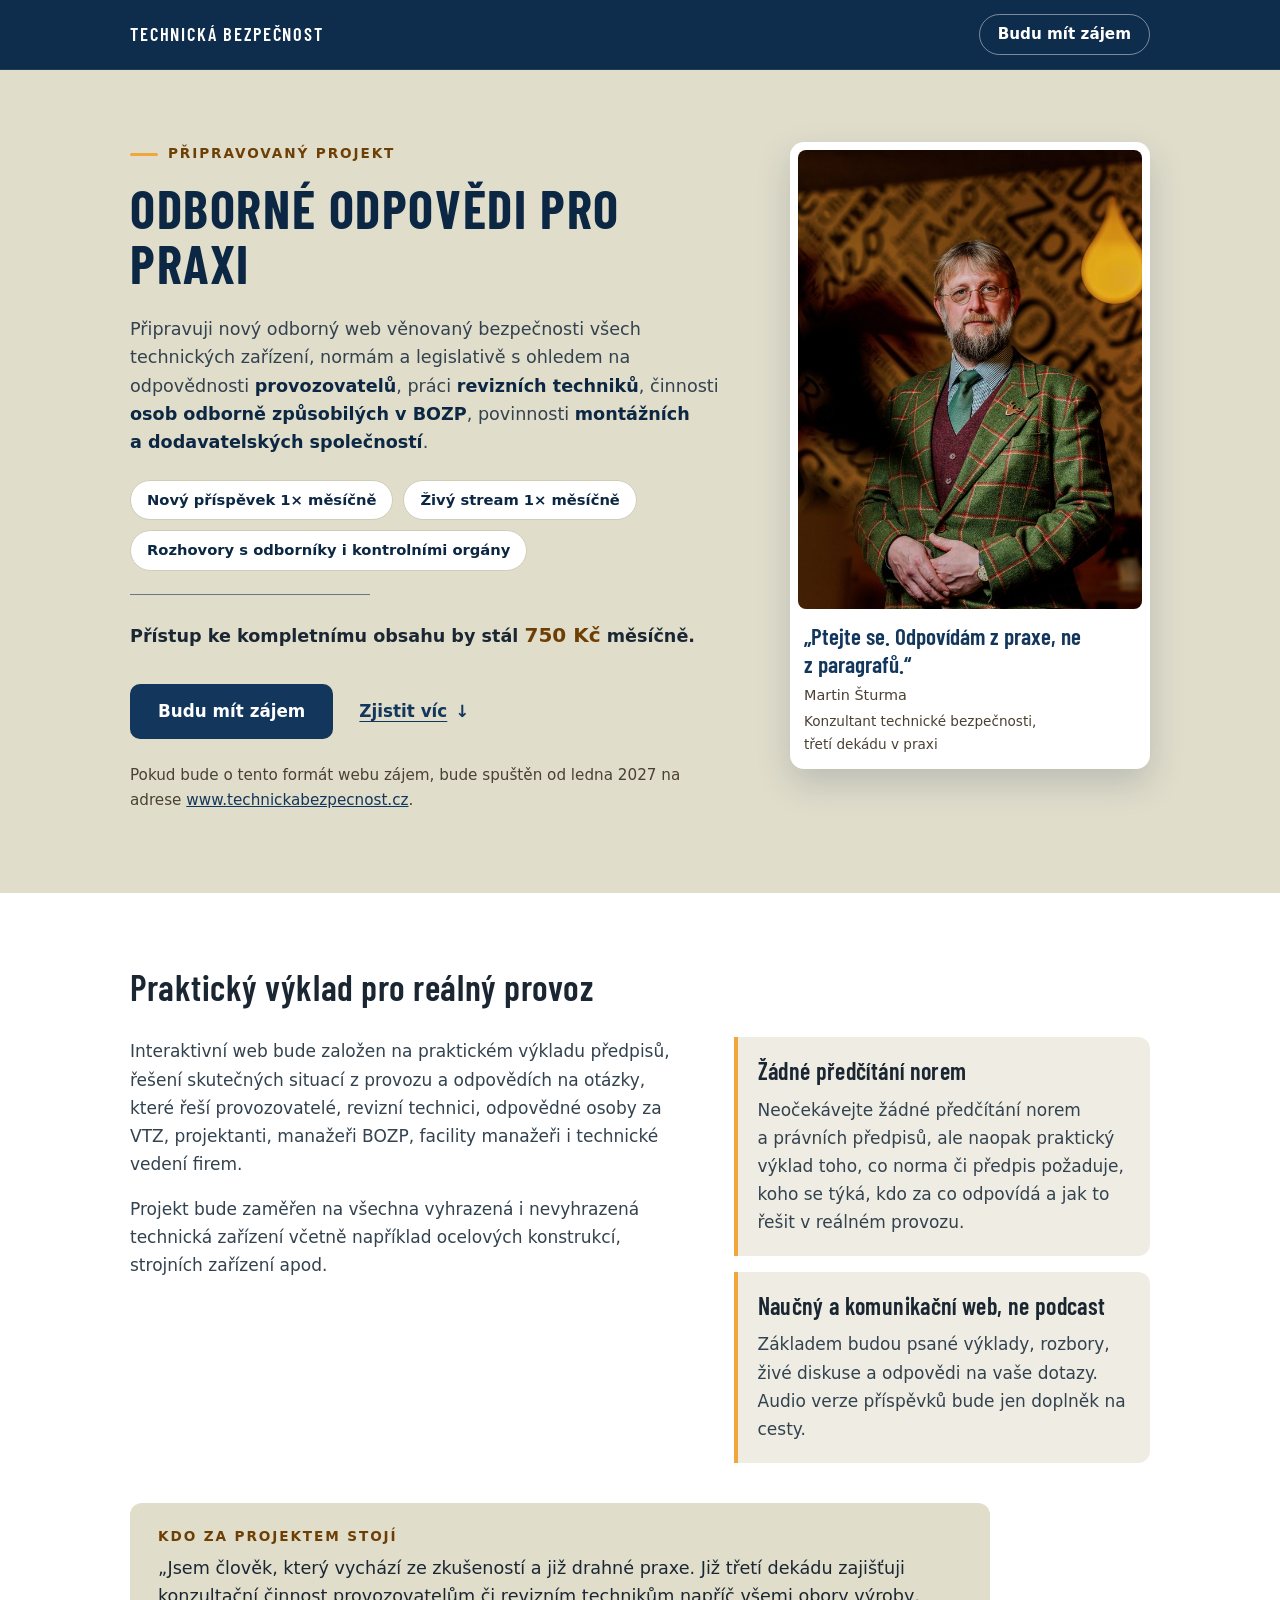
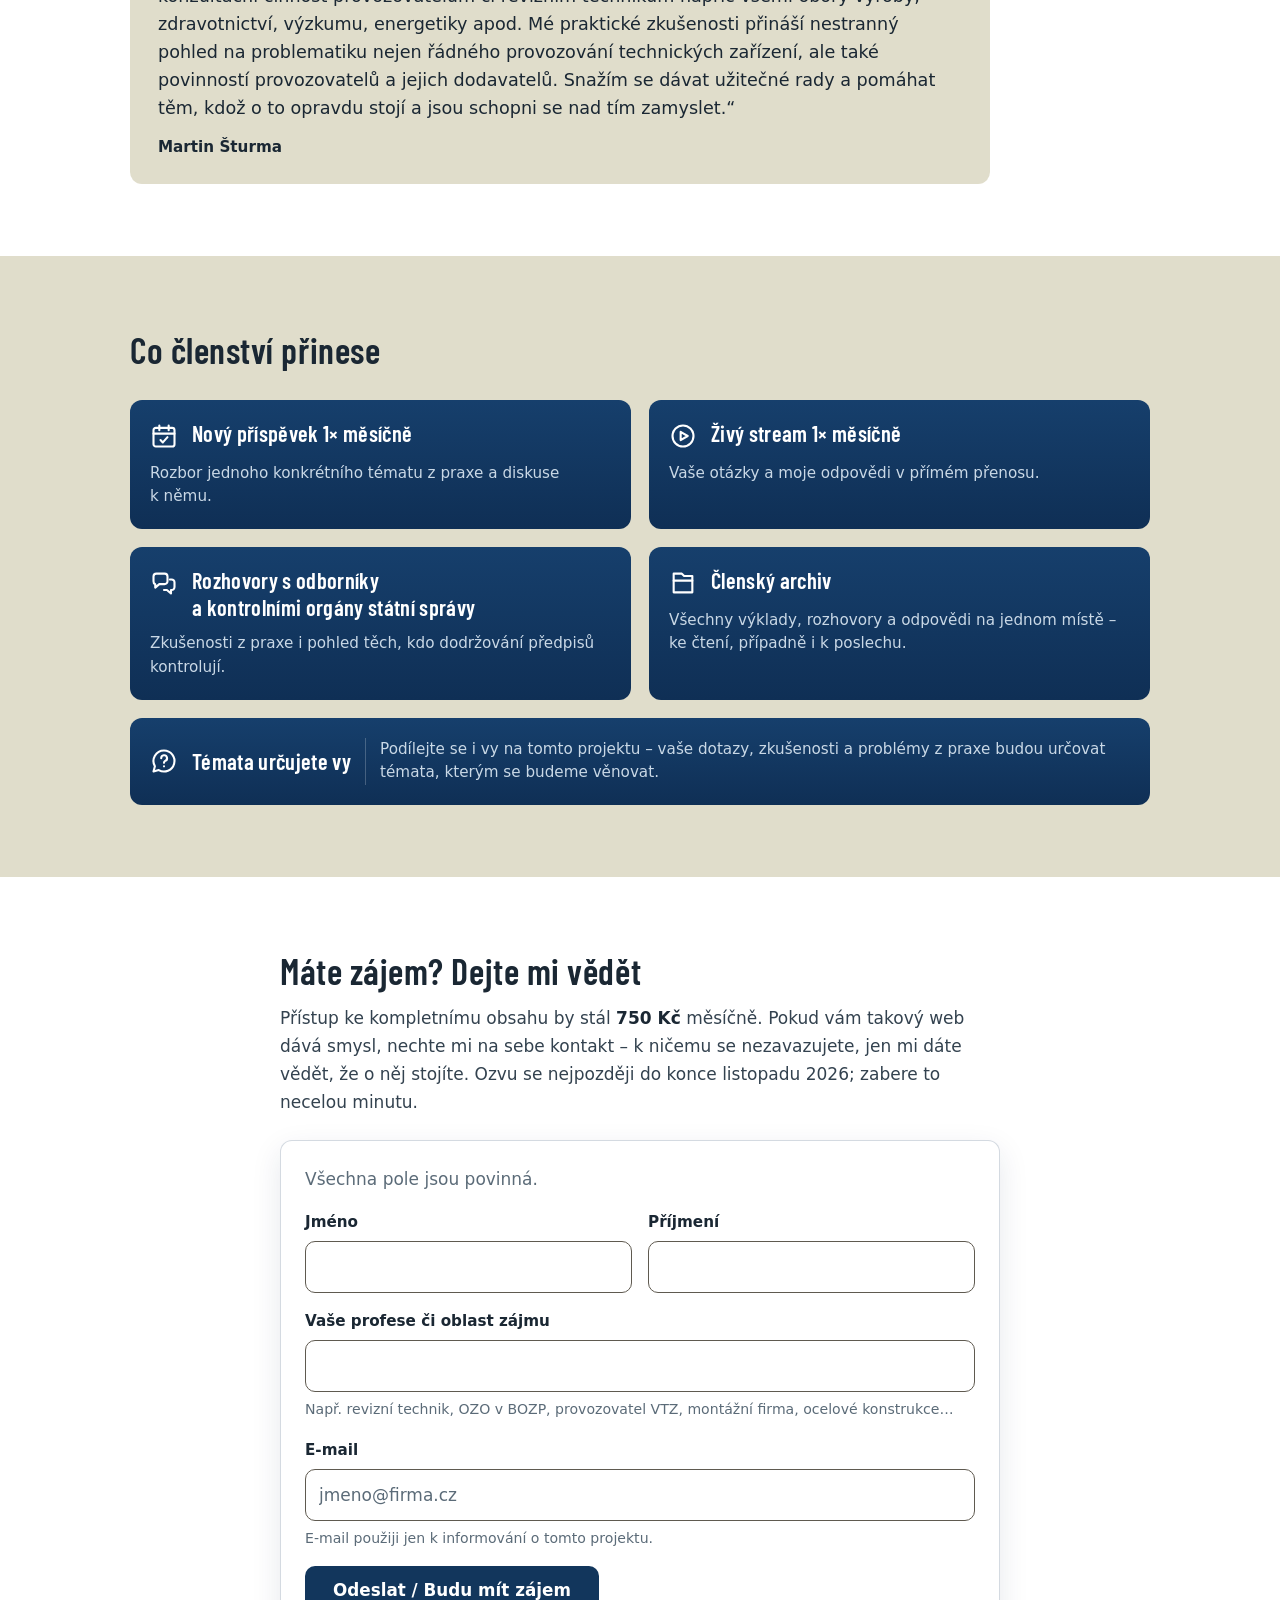
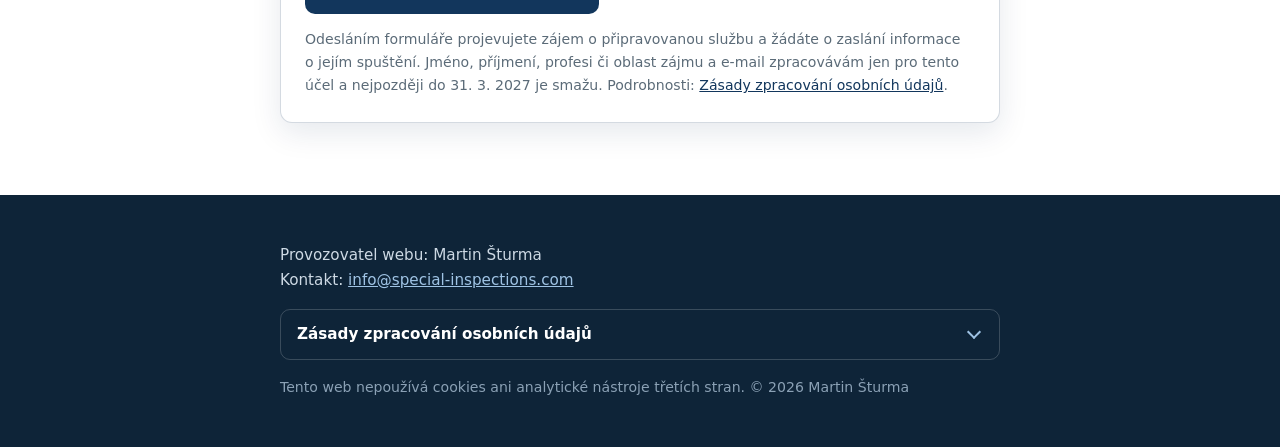
==== commit ebd08ca0: "Medailonek bez fotografie a firmy, provozovatelem webu Martin Šturma (3. kolo připomínek klienta) - " ====
--- a/public/index.html
+++ b/public/index.html
@@ -126,14 +126,11 @@
       </div>
 
       <div class="autor" id="autor">
-        <img class="autor-foto" src="assets/portret-autor-300.jpg" width="96" height="96" alt="" loading="lazy">
-        <div class="autor-text">
-          <h3 class="autor-label">Kdo za projektem stojí</h3>
-          <blockquote class="autor-quote">
-            <p>„Jsem člověk, který vychází ze zkušeností a&nbsp;již drahné praxe. Již třetí dekádu zajišťuji konzultační činnost provozovatelům či revizním technikům napříč všemi obory výroby, zdravotnictví, výzkumu, energetiky apod. Mé praktické zkušenosti přináší nestranný pohled na problematiku nejen řádného provozování technických zařízení, ale také povinností provozovatelů a&nbsp;jejich dodavatelů. Snažím se dávat užitečné rady a&nbsp;pomáhat těm, kdož o&nbsp;to opravdu stojí a&nbsp;jsou schopni se nad tím zamyslet.“</p>
-          </blockquote>
-          <p class="autor-podpis"><strong>Martin&nbsp;Šturma</strong> · Special&nbsp;Inspections&nbsp;s.&nbsp;r.&nbsp;o.</p>
-        </div>
+        <h3 class="autor-label">Kdo za projektem stojí</h3>
+        <blockquote class="autor-quote">
+          <p>„Jsem člověk, který vychází ze zkušeností a&nbsp;již drahné praxe. Již třetí dekádu zajišťuji konzultační činnost provozovatelům či revizním technikům napříč všemi obory výroby, zdravotnictví, výzkumu, energetiky apod. Mé praktické zkušenosti přináší nestranný pohled na problematiku nejen řádného provozování technických zařízení, ale také povinností provozovatelů a&nbsp;jejich dodavatelů. Snažím se dávat užitečné rady a&nbsp;pomáhat těm, kdož o&nbsp;to opravdu stojí a&nbsp;jsou schopni se nad tím zamyslet.“</p>
+        </blockquote>
+        <p class="autor-podpis"><strong>Martin&nbsp;Šturma</strong></p>
       </div>
     </div>
   </section>
@@ -233,11 +230,11 @@
 
 <footer class="site-footer">
   <div class="container narrow">
-    <p class="footer-owner">Provozovatel webu: Special&nbsp;Inspections&nbsp;s.&nbsp;r.&nbsp;o., IČO&nbsp;06447058, Otěvěky č.&nbsp;ev.&nbsp;16, 270&nbsp;33 Žďár<br>Kontakt: <a href="mailto:info@special-inspections.com">info@special-inspections.com</a></p>
+    <p class="footer-owner">Provozovatel webu: Martin&nbsp;Šturma<br>Kontakt: <a href="mailto:info@special-inspections.com">info@special-inspections.com</a></p>
     <details id="zasady" class="privacy">
       <summary>Zásady zpracování osobních údajů</summary>
       <div class="privacy-body">
-        <p id="zasady-text"><strong>Správce:</strong> Special&nbsp;Inspections&nbsp;s.&nbsp;r.&nbsp;o., IČO&nbsp;06447058, se sídlem Otěvěky č.&nbsp;ev.&nbsp;16, 270&nbsp;33 Žďár, provozovatel projektu Technická bezpečnost, e-mail: <a href="mailto:info@special-inspections.com">info@special-inspections.com</a>; kontaktní osoba Martin&nbsp;Šturma. Zásady i&nbsp;texty u&nbsp;formulářů píšu v&nbsp;první osobě já, Martin Šturma, který pro správce údaje zpracovávám a&nbsp;vaše žádosti vyřizuji&nbsp;– „já“ níže tedy vždy znamená správce.</p>
+        <p id="zasady-text"><strong>Správce:</strong> Martin&nbsp;Šturma, provozovatel projektu Technická bezpečnost, e-mail: <a href="mailto:info@special-inspections.com">info@special-inspections.com</a>. Zásady píšu v&nbsp;první osobě&nbsp;– „já“ níže tedy vždy znamená správce.</p>
         <p><strong>Jaké údaje a&nbsp;proč:</strong> Pokud vyplníte registrační formulář zájemce, zpracovávám vaše jméno, příjmení, profesi či oblast zájmu a&nbsp;e-mailovou adresu, a&nbsp;to výhradně za účelem vyhodnocení zájmu o&nbsp;připravovanou službu a&nbsp;zaslání informace o&nbsp;jejím spuštění (nejpozději do konce listopadu 2026). Právním základem je provedení opatření před uzavřením smlouvy na vaši žádost (čl.&nbsp;6 odst.&nbsp;1 písm.&nbsp;b) GDPR). Poskytnutí údajů je dobrovolné; bez nich vám však informaci o&nbsp;spuštění nebudu moci zaslat.</p>
         <p><strong>Doba uložení:</strong> Údaje uchovám do odeslání informace o&nbsp;rozhodnutí o&nbsp;spuštění či nespuštění služby a&nbsp;poté po přiměřenou dobu pro vyřízení případných navazujících žádostí, nejpozději do 31.&nbsp;3.&nbsp;2027. Poté je smažu. Pokud se ke spuštěné službě zaregistrujete, budou vaše údaje dále zpracovávány v&nbsp;rámci smluvního vztahu, o&nbsp;čemž budete samostatně informováni.</p>
         <p><strong>Komu údaje předávám:</strong> Nikomu, s&nbsp;výjimkou poskytovatele webhostingu, na jehož serverech data technicky leží (zpracovatel). Údaje nepředávám mimo EU/EHP a&nbsp;nevyužívám je k&nbsp;automatizovanému rozhodování ani profilování. Server poskytovatele může z&nbsp;bezpečnostních důvodů krátkodobě zaznamenávat IP adresy v&nbsp;provozních lozích.</p>
@@ -245,7 +242,7 @@
         <p><strong>Vaše práva:</strong> Máte právo na přístup ke svým údajům, jejich opravu či výmaz, omezení zpracování, přenositelnost a&nbsp;právo vznést námitku. Stačí napsat na výše uvedený e-mail. Máte rovněž právo podat stížnost u&nbsp;Úřadu pro ochranu osobních údajů (<a href="https://uoou.gov.cz">uoou.gov.cz</a>).</p>
       </div>
     </details>
-    <p class="footer-meta">Tento web nepoužívá cookies ani analytické nástroje třetích stran. © 2026 Special&nbsp;Inspections&nbsp;s.&nbsp;r.&nbsp;o.</p>
+    <p class="footer-meta">Tento web nepoužívá cookies ani analytické nástroje třetích stran. © 2026 Martin&nbsp;Šturma</p>
   </div>
 </footer>
 
--- a/public/assets/style.css
+++ b/public/assets/style.css
@@ -521,25 +521,11 @@
 /* --- Medailonek autora (v sekci Praktický výklad) ----------- */
 
 .autor {
-  display: grid;
-  grid-template-columns: 96px minmax(0, 1fr);
-  gap: 24px;
-  align-items: start;
   max-width: 860px;               /* citace max. ~80 znaků na řádek */
   background: var(--c-paper);     /* tmavší než calloty – blok se od nich odliší */
   border-radius: var(--radius);
   padding: 24px 28px;
   margin-top: 40px;
-}
-
-.autor-foto {
-  width: 96px;
-  height: 96px;
-  border-radius: 50%;
-  object-fit: cover;
-  object-position: 50% 22%;
-  border: 3px solid #fff;
-  box-shadow: var(--shadow);
 }
 
 .autor-label {
@@ -967,8 +953,7 @@
   .hero-actions { margin: 24px 0 16px; gap: 14px; }
   .header-cta { white-space: nowrap; }
   .reg-card { padding: 20px 16px; }
-  .autor { grid-template-columns: 1fr; gap: 14px; padding: 20px; margin-top: 28px; }
-  .autor-foto { width: 72px; height: 72px; }
+  .autor { padding: 20px; margin-top: 28px; }
   .field-grid { grid-template-columns: 1fr; gap: 0; }
   .btn { width: 100%; text-align: center; }
   .header-cta { padding: 10px 16px; font-size: 0.9rem; }
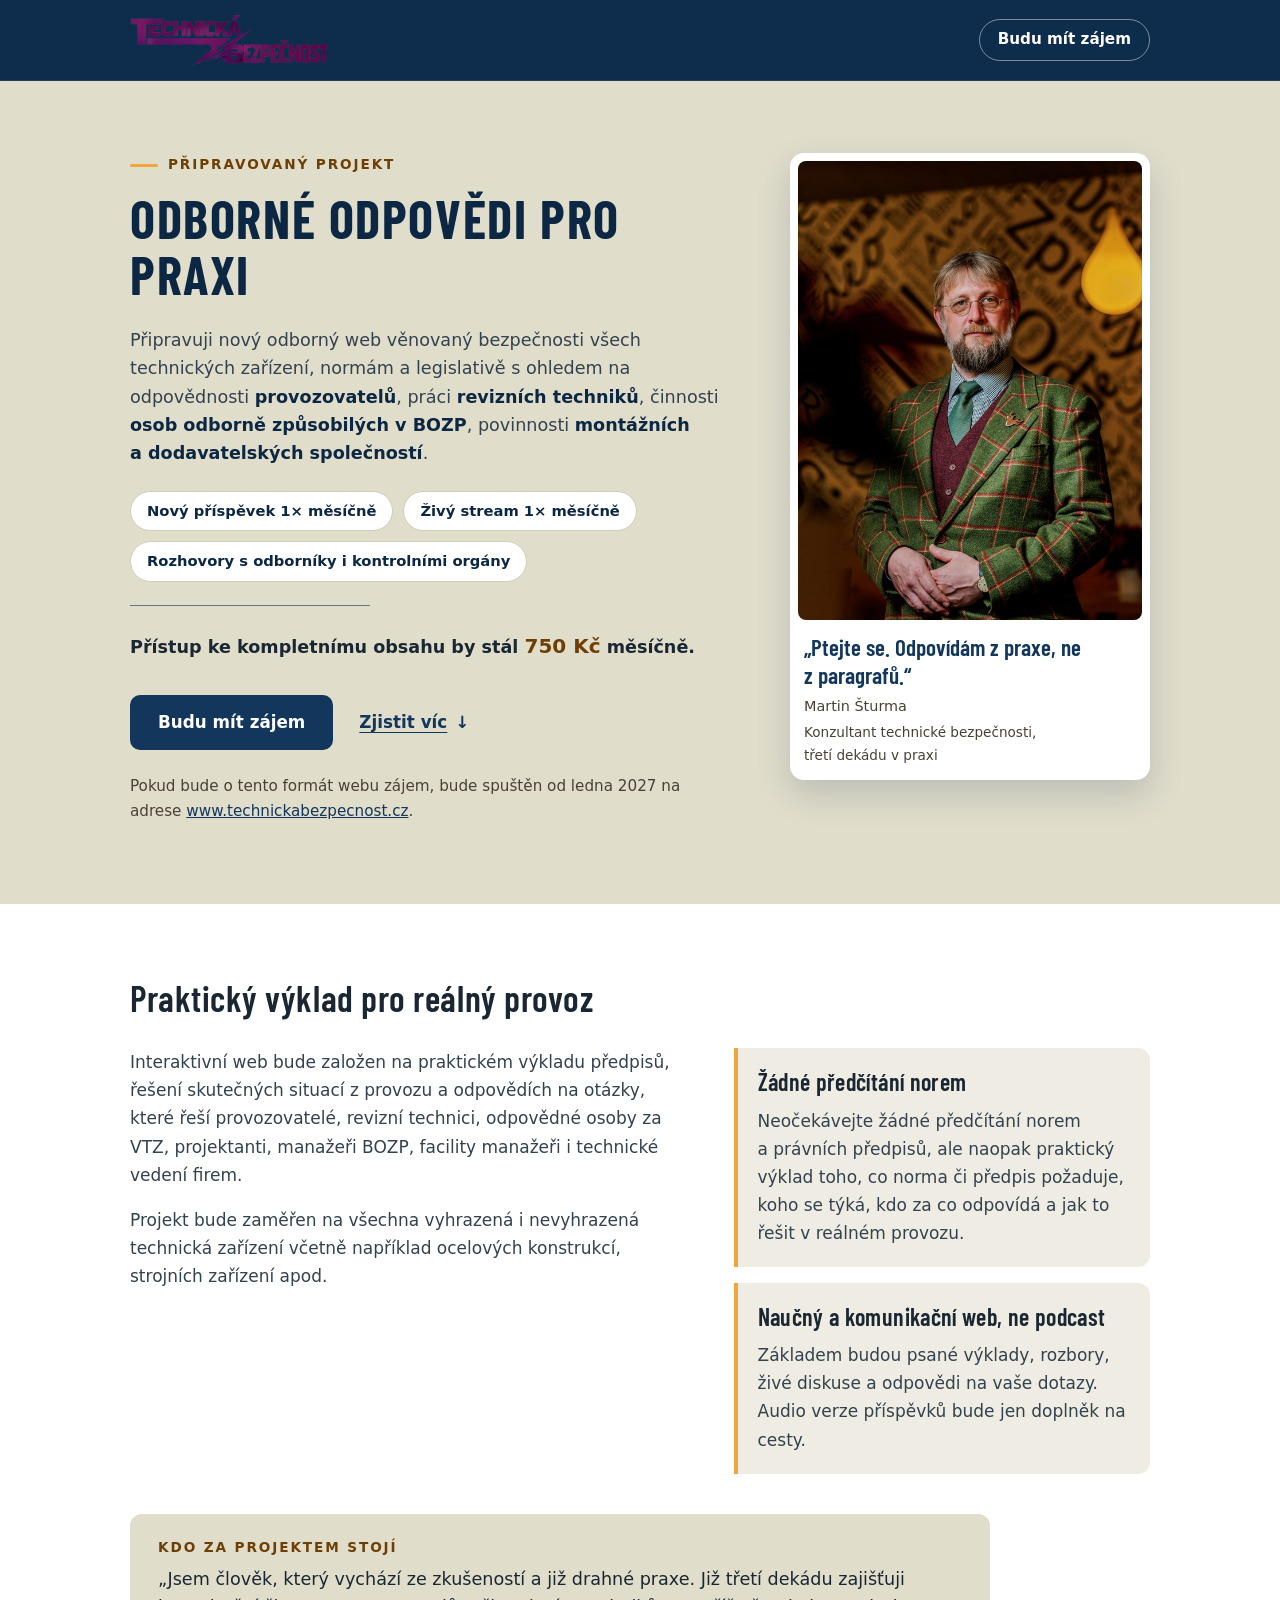
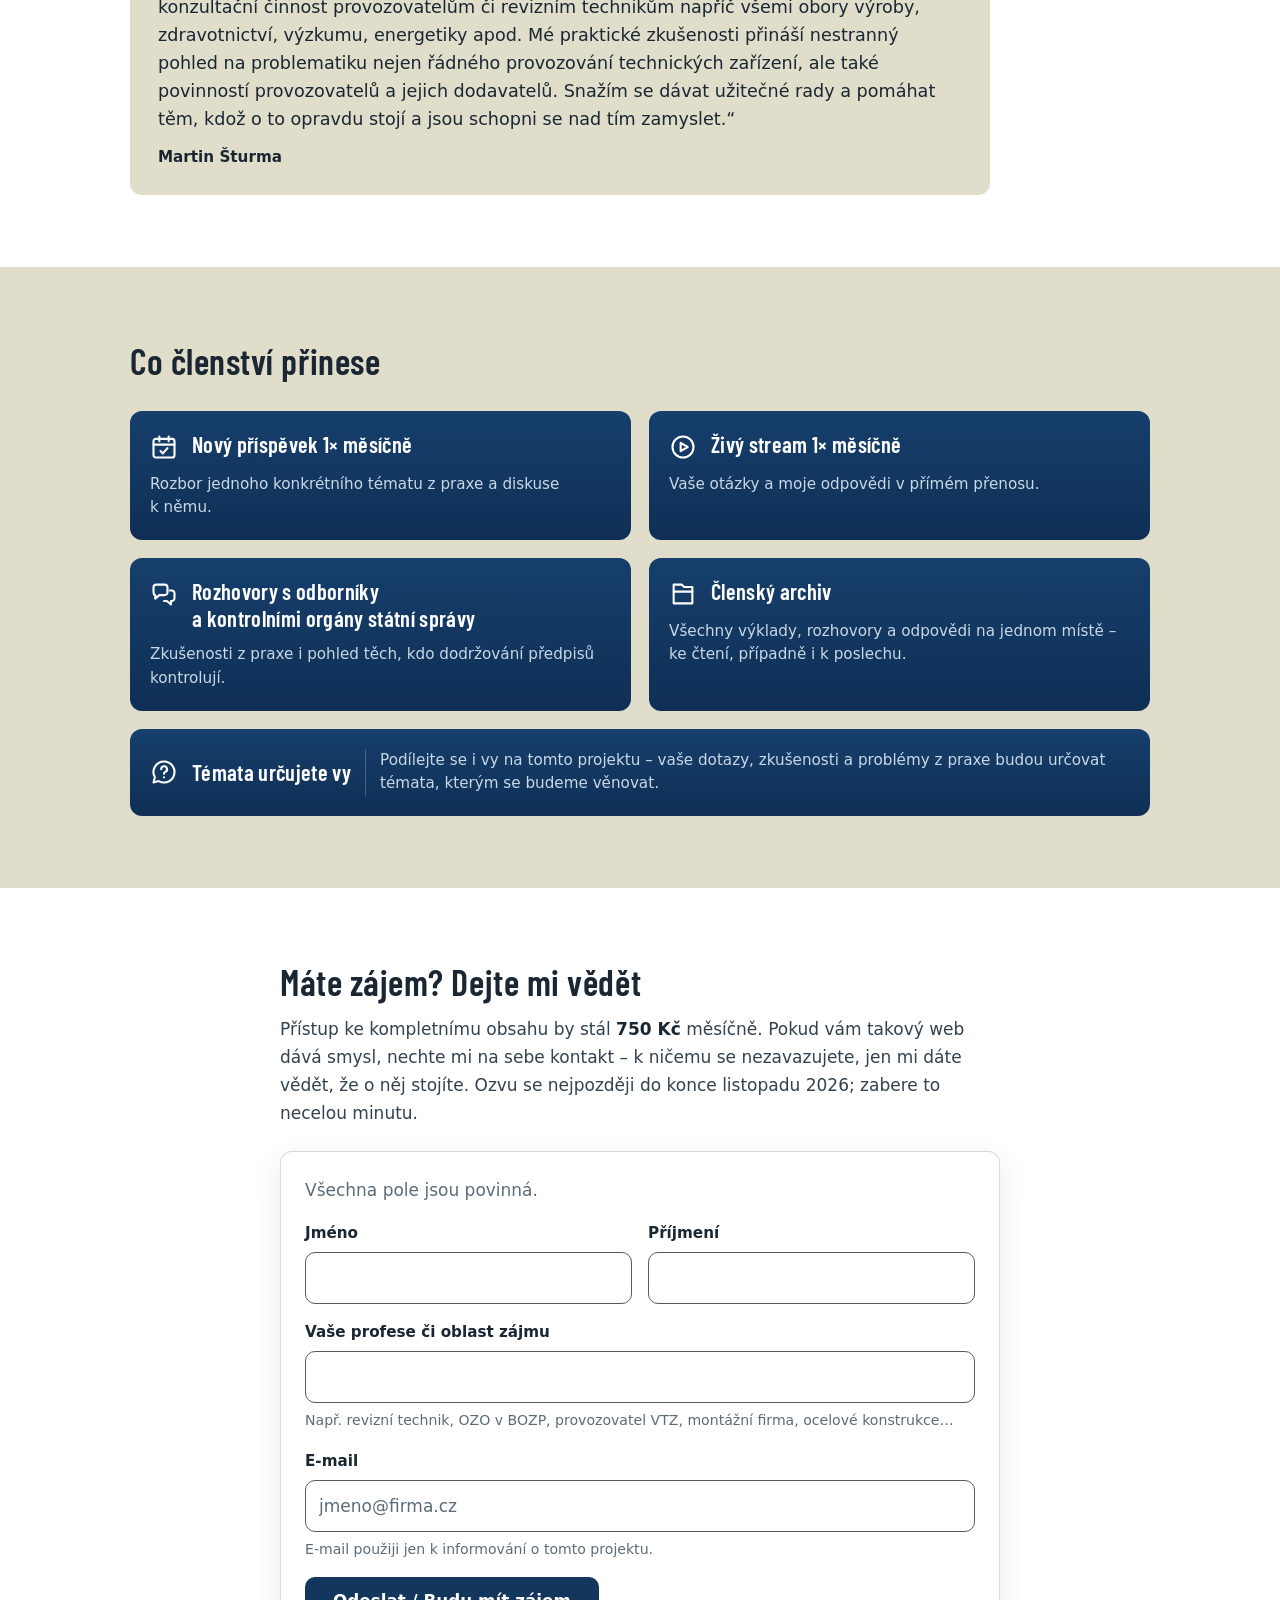
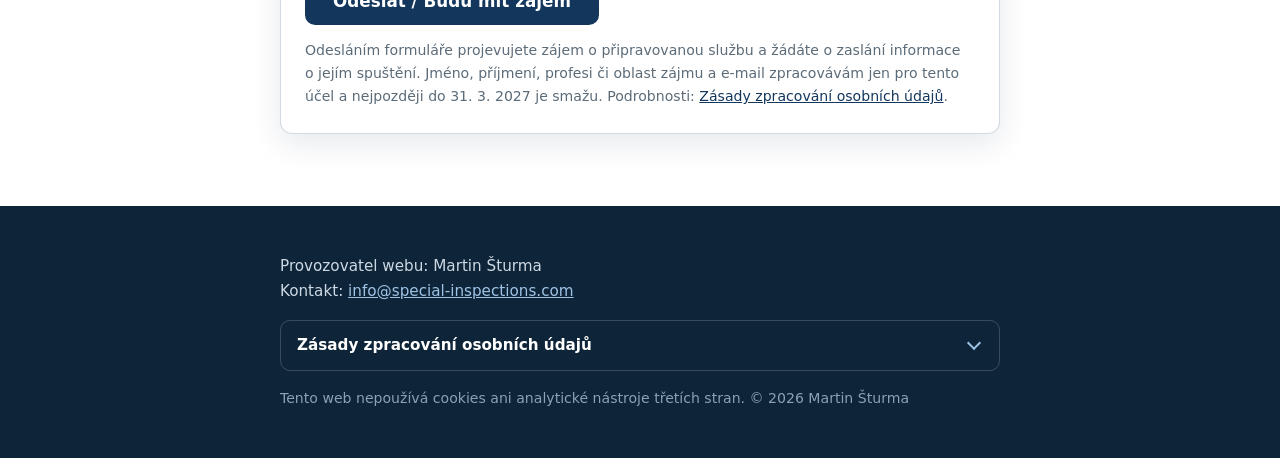
==== commit db1a5313: "Nové logo v hlavičce + barvy převedené na CSS proměnné (příprava palety) - scripts/make-logo.py: web" ====
--- a/public/index.html
+++ b/public/index.html
@@ -9,6 +9,7 @@
 <meta property="og:title" content="Technická bezpečnost – odborné odpovědi pro praxi">
 <meta property="og:description" content="Připravovaný odborný web: praktický výklad předpisů pro provozovatele, revizní techniky, OZO v BOZP i montážní a dodavatelské firmy. Každý měsíc nový příspěvek a živý stream. Zapojte se.">
 <meta property="og:url" content="https://www.technickabezpecnost.cz/">
+<link rel="canonical" href="https://www.technickabezpecnost.cz/">
 <meta property="og:image" content="https://www.technickabezpecnost.cz/assets/og-image.jpg">
 <meta property="og:image:width" content="1200">
 <meta property="og:image:height" content="630">
@@ -24,7 +25,7 @@
 
 <header class="site-header">
   <div class="container header-row">
-    <p class="brand">Technická bezpečnost</p>
+    <p class="brand"><img src="assets/logo.png" srcset="assets/logo.png 1x, assets/logo@2x.png 2x" width="440" height="115" alt="Technická bezpečnost"></p>
     <a class="header-cta" href="#registrace">Budu mít zájem</a>
   </div>
 </header>
--- a/public/assets/style.css
+++ b/public/assets/style.css
@@ -70,9 +70,31 @@
   --c-err-bg: #fdecea;
   --c-footer-bg: #0e2438;
   --c-footer-text: #cdd9e4;
+  --c-footer-link: #9fc3e4;
+  --c-footer-link-hover: #c9dff2;
+  --c-footer-meta: #8ba1b5;
+  --c-footer-line: rgba(255, 255, 255, 0.18);
+  /* Hlavička s logem */
+  --c-header-bg: var(--c-hero-top);
+  --c-header-line: rgba(255, 255, 255, 0.08);
+  --c-header-cta: #fff;
+  --c-header-cta-line: rgba(255, 255, 255, 0.45);
+  --c-header-cta-hover-bg: rgba(255, 255, 255, 0.12);
+  --c-header-cta-hover: #fff;
+  --c-focus-header: #f2bd6b;      /* focus kroužek na hlavičce */
+  --c-focus-dark: #f2bd6b;        /* focus kroužek na tmavé patičce */
+  /* Karty „Co členství přinese“ */
+  --c-card-from: #163f6c;
+  --c-card-to: #0f2f55;
+  --c-card-text: #c9d8e6;
+  --c-card-divider: rgba(255, 255, 255, 0.22);
+  /* Linky a rámečky v barvě značky */
+  --c-rule: rgba(18, 54, 92, 0.6);
+  --c-frame: rgba(18, 54, 92, 0.18);
+  --c-shadow-rgb: 14, 44, 76;
   --radius: 12px;
-  --shadow: 0 10px 30px rgba(14, 44, 76, 0.10);
-  --focus: #12365c;
+  --shadow: 0 10px 30px rgba(var(--c-shadow-rgb), 0.10);
+  --focus: var(--c-primary);
 }
 
 * { box-sizing: border-box; }
@@ -134,14 +156,14 @@
 
 .skip-link:focus {
   left: 0;
-  outline-color: #f2bd6b;
+  outline-color: var(--c-focus-dark);
 }
 
 /* --- Hlavička ----------------------------------------------- */
 
 .site-header {
-  background: var(--c-hero-top);
-  border-bottom: 1px solid rgba(255, 255, 255, 0.08);
+  background: var(--c-header-bg);
+  border-bottom: 1px solid var(--c-header-line);
 }
 
 .header-row {
@@ -152,35 +174,41 @@
   padding-bottom: 14px;
 }
 
+/* Logo (scripts/make-logo.py z podkladu klienta v mats/) */
 .brand {
   margin: 0;
-  color: #fff;
-  font-family: 'Barlow Condensed', 'Arial Narrow', Arial, system-ui, sans-serif;
-  font-weight: 600;
-  letter-spacing: 0.1em;
-  text-transform: uppercase;
-  font-size: 1.15rem;
+  line-height: 0;
+}
+
+.brand img {
+  display: block;
+  height: 52px;
+  width: auto;
 }
 
 .header-cta {
-  color: #fff;
+  color: var(--c-header-cta);
   text-decoration: none;
   font-weight: 600;
   font-size: 0.95rem;
-  border: 1px solid rgba(255, 255, 255, 0.45);
+  border: 1px solid var(--c-header-cta-line);
   border-radius: 999px;
   padding: 7px 18px;
+  white-space: nowrap;
 }
 
 .header-cta:hover {
-  color: #fff;
-  background: rgba(255, 255, 255, 0.12);
-}
-
-/* Na tmavé hlavičce a patičce musí být focus kroužek světlý */
-.site-header :focus-visible,
+  color: var(--c-header-cta-hover);
+  background: var(--c-header-cta-hover-bg);
+}
+
+/* Focus kroužek musí být vidět i na hlavičce a tmavé patičce */
+.site-header :focus-visible {
+  outline-color: var(--c-focus-header);
+}
+
 .site-footer :focus-visible {
-  outline-color: #f2bd6b;
+  outline-color: var(--c-focus-dark);
 }
 
 /* --- Hero: text vlevo, portrét autora vpravo ----------------- */
@@ -268,7 +296,7 @@
   width: 240px;
   max-width: 50%;
   height: 1px;
-  background: rgba(18, 54, 92, 0.6);
+  background: var(--c-rule);
 }
 
 .hero-facts li {
@@ -308,7 +336,7 @@
   background: #fff;
   padding: 8px 8px 14px;
   border-radius: 14px;
-  box-shadow: 0 14px 34px rgba(14, 44, 76, 0.18);
+  box-shadow: 0 14px 34px rgba(var(--c-shadow-rgb), 0.18);
 }
 
 .hero-portrait img {
@@ -375,7 +403,7 @@
    kartě, ne na obalu – sbalený panel tak má skutečně nulovou výšku) */
 .hero-reg {
   background: #fff;
-  border: 1px solid rgba(18, 54, 92, 0.18);
+  border: 1px solid var(--c-frame);
   border-radius: var(--radius);
   box-shadow: var(--shadow);
   padding: 20px;
@@ -579,7 +607,7 @@
   column-gap: 14px;
   align-items: start;
   align-content: start;
-  background: linear-gradient(180deg, #163f6c, #0f2f55);
+  background: linear-gradient(180deg, var(--c-card-from), var(--c-card-to));
   border-radius: var(--radius);
   padding: 20px;
 }
@@ -608,7 +636,7 @@
   margin: 12px 0 0;
   font-size: 0.95rem;
   line-height: 1.55;
-  color: #c9d8e6;
+  color: var(--c-card-text);
 }
 
 /* Široká závěrečná karta přes celý řádek – čte se jako banner */
@@ -628,7 +656,7 @@
     grid-column: 3;
     margin: 0;
     padding-left: 14px;
-    border-left: 1px solid rgba(255, 255, 255, 0.22);
+    border-left: 1px solid var(--c-card-divider);
   }
 }
 
@@ -653,7 +681,7 @@
 
 .reg-card {
   background: var(--c-bg);
-  border: 1px solid rgba(18, 54, 92, 0.18);
+  border: 1px solid var(--c-frame);
   border-radius: var(--radius);
   box-shadow: var(--shadow);
   padding: 24px;
@@ -781,16 +809,16 @@
   font-size: 0.95rem;
 }
 
-.site-footer a { color: #9fc3e4; }
+.site-footer a { color: var(--c-footer-link); }
 
 /* E-mailová adresa se nesmí dělit na spojovníku */
 a[href^="mailto:"] { white-space: nowrap; }
-.site-footer a:hover { color: #c9dff2; }
+.site-footer a:hover { color: var(--c-footer-link-hover); }
 
 .footer-owner { margin-bottom: 16px; }
 
 .privacy {
-  border: 1px solid rgba(255, 255, 255, 0.18);
+  border: 1px solid var(--c-footer-line);
   border-radius: 10px;
   padding: 0;
   margin-bottom: 16px;
@@ -814,8 +842,8 @@
   top: 50%;
   width: 8px;
   height: 8px;
-  border-right: 2px solid #9fc3e4;
-  border-bottom: 2px solid #9fc3e4;
+  border-right: 2px solid var(--c-footer-link);
+  border-bottom: 2px solid var(--c-footer-link);
   transform: translateY(-70%) rotate(45deg);
   transition: transform 0.2s ease;
 }
@@ -833,7 +861,7 @@
 
 .footer-meta {
   margin: 0;
-  color: #8ba1b5;
+  color: var(--c-footer-meta);
   font-size: 0.88rem;
 }
 
@@ -858,7 +886,125 @@
   font-size: 1.5rem;
 }
 
-.admin-page .fallback-card { max-width: 960px; }
+.admin-page .fallback-card { max-width: 1100px; }
+
+.admin-head {
+  display: flex;
+  justify-content: space-between;
+  align-items: flex-end;
+  gap: 16px;
+  flex-wrap: wrap;
+  margin-bottom: 20px;
+}
+
+.admin-head h1 { margin: 0; }
+
+.admin-eyebrow {
+  margin: 0 0 6px;
+  font-size: 0.78rem;
+  font-weight: 700;
+  letter-spacing: 0.12em;
+  text-transform: uppercase;
+  color: var(--c-bronze);
+}
+
+.admin-tools {
+  display: flex;
+  gap: 10px;
+  flex-wrap: wrap;
+}
+
+.admin-meta {
+  color: var(--c-muted);
+  font-size: 0.92rem;
+  margin: 0 0 8px;
+}
+
+.admin-section { margin-top: 28px; }
+
+.admin-section h2 {
+  font-size: 1.2rem;
+  margin: 0 0 12px;
+}
+
+.admin-tablehead {
+  display: flex;
+  justify-content: space-between;
+  align-items: center;
+  gap: 12px;
+  flex-wrap: wrap;
+  margin-bottom: 12px;
+}
+
+.admin-tablehead h2 { margin: 0; }
+
+.admin-tablehead .count {
+  color: var(--c-muted);
+  font-weight: 400;
+  font-size: 0.95rem;
+}
+
+.admin-search {
+  display: flex;
+  gap: 8px;
+  align-items: center;
+  flex-wrap: wrap;
+}
+
+.admin-search input {
+  padding: 9px 12px;
+  border: 1px solid var(--c-line-strong);
+  border-radius: 6px;
+  font: inherit;
+  min-width: 250px;
+}
+
+.admin-search .btn { padding: 9px 14px; }
+
+.login-page .fallback-card { max-width: 440px; }
+
+.login-form {
+  display: grid;
+  gap: 10px;
+  margin-top: 18px;
+}
+
+.login-form label { font-weight: 600; }
+
+.login-form input {
+  padding: 12px 14px;
+  font: inherit;
+  font-size: 1.1rem;
+  border: 1px solid var(--c-line-strong);
+  border-radius: 6px;
+}
+
+.login-form .btn { justify-self: start; }
+
+.login-error {
+  color: #8b1e1e;
+  font-weight: 600;
+  margin: 0;
+}
+
+.logout-form { display: inline; }
+
+.admin-page table.weeks { width: auto; }
+
+.weeks th {
+  font-weight: 500;
+  color: var(--c-muted-warm);
+}
+
+.weeks td.num {
+  text-align: right;
+  font-weight: 700;
+  color: var(--c-primary);
+}
+
+.weeks svg { display: block; }
+
+.weeks rect { fill: var(--c-primary); }
 
 .stat-row {
   display: flex;
@@ -954,13 +1100,22 @@
   .header-cta { white-space: nowrap; }
   .reg-card { padding: 20px 16px; }
   .autor { padding: 20px; margin-top: 28px; }
+  .admin-page .fallback-card { padding: 24px 18px; }
+  .stat { flex-basis: calc(50% - 7px); padding: 12px 10px; }
+  .stat strong { font-size: 1.4rem; }
+  .admin-page table.weeks { width: 100%; }
+  .weeks td.bar { width: 100%; }
+  .weeks svg { width: 100%; height: 14px; }
   .field-grid { grid-template-columns: 1fr; gap: 0; }
   .btn { width: 100%; text-align: center; }
   .header-cta { padding: 10px 16px; font-size: 0.9rem; }
+  .brand img { height: 44px; }
+  .header-row { gap: 12px; }
 }
 
 @media (max-width: 360px) {
-  .brand { font-size: 1rem; letter-spacing: 0.06em; }
+  .brand img { height: 36px; }
+  .header-cta { padding: 9px 12px; font-size: 0.85rem; }
 }
 
 /* --- Omezený pohyb ----------------------------------------- */
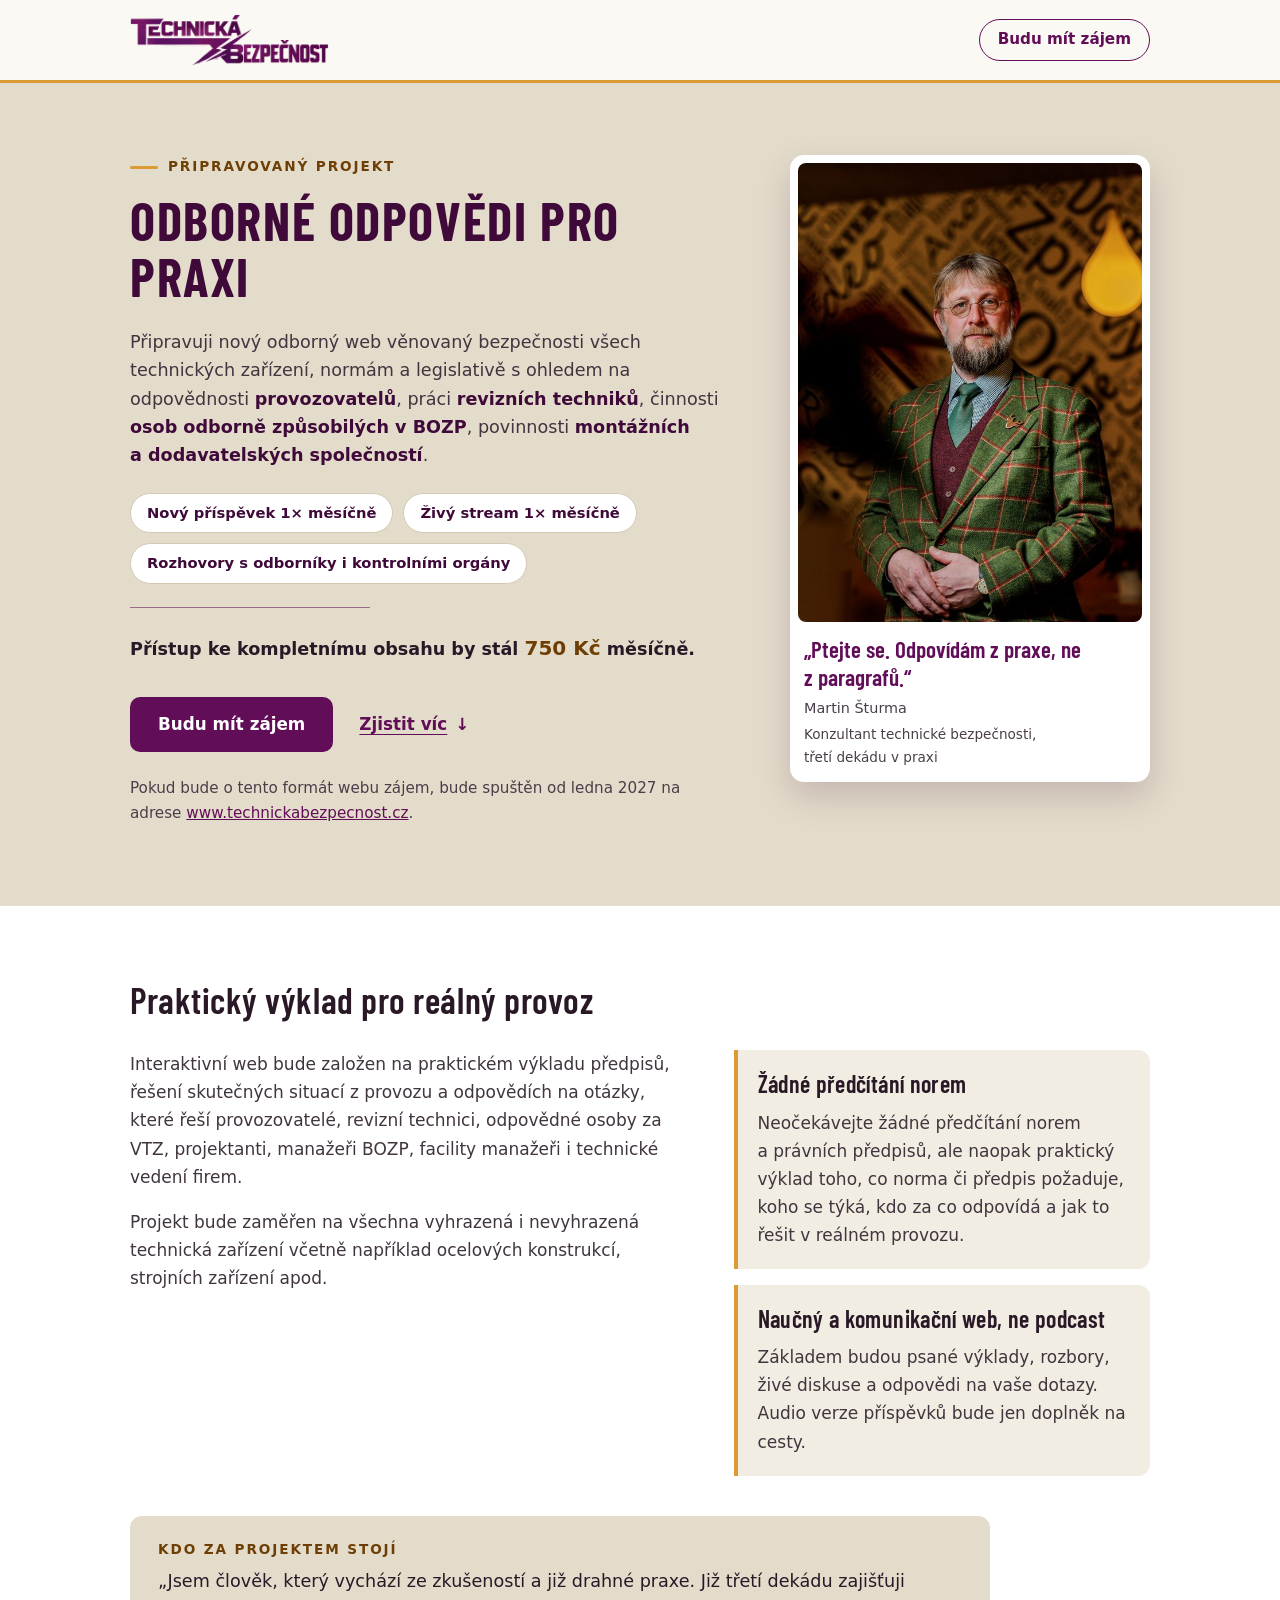
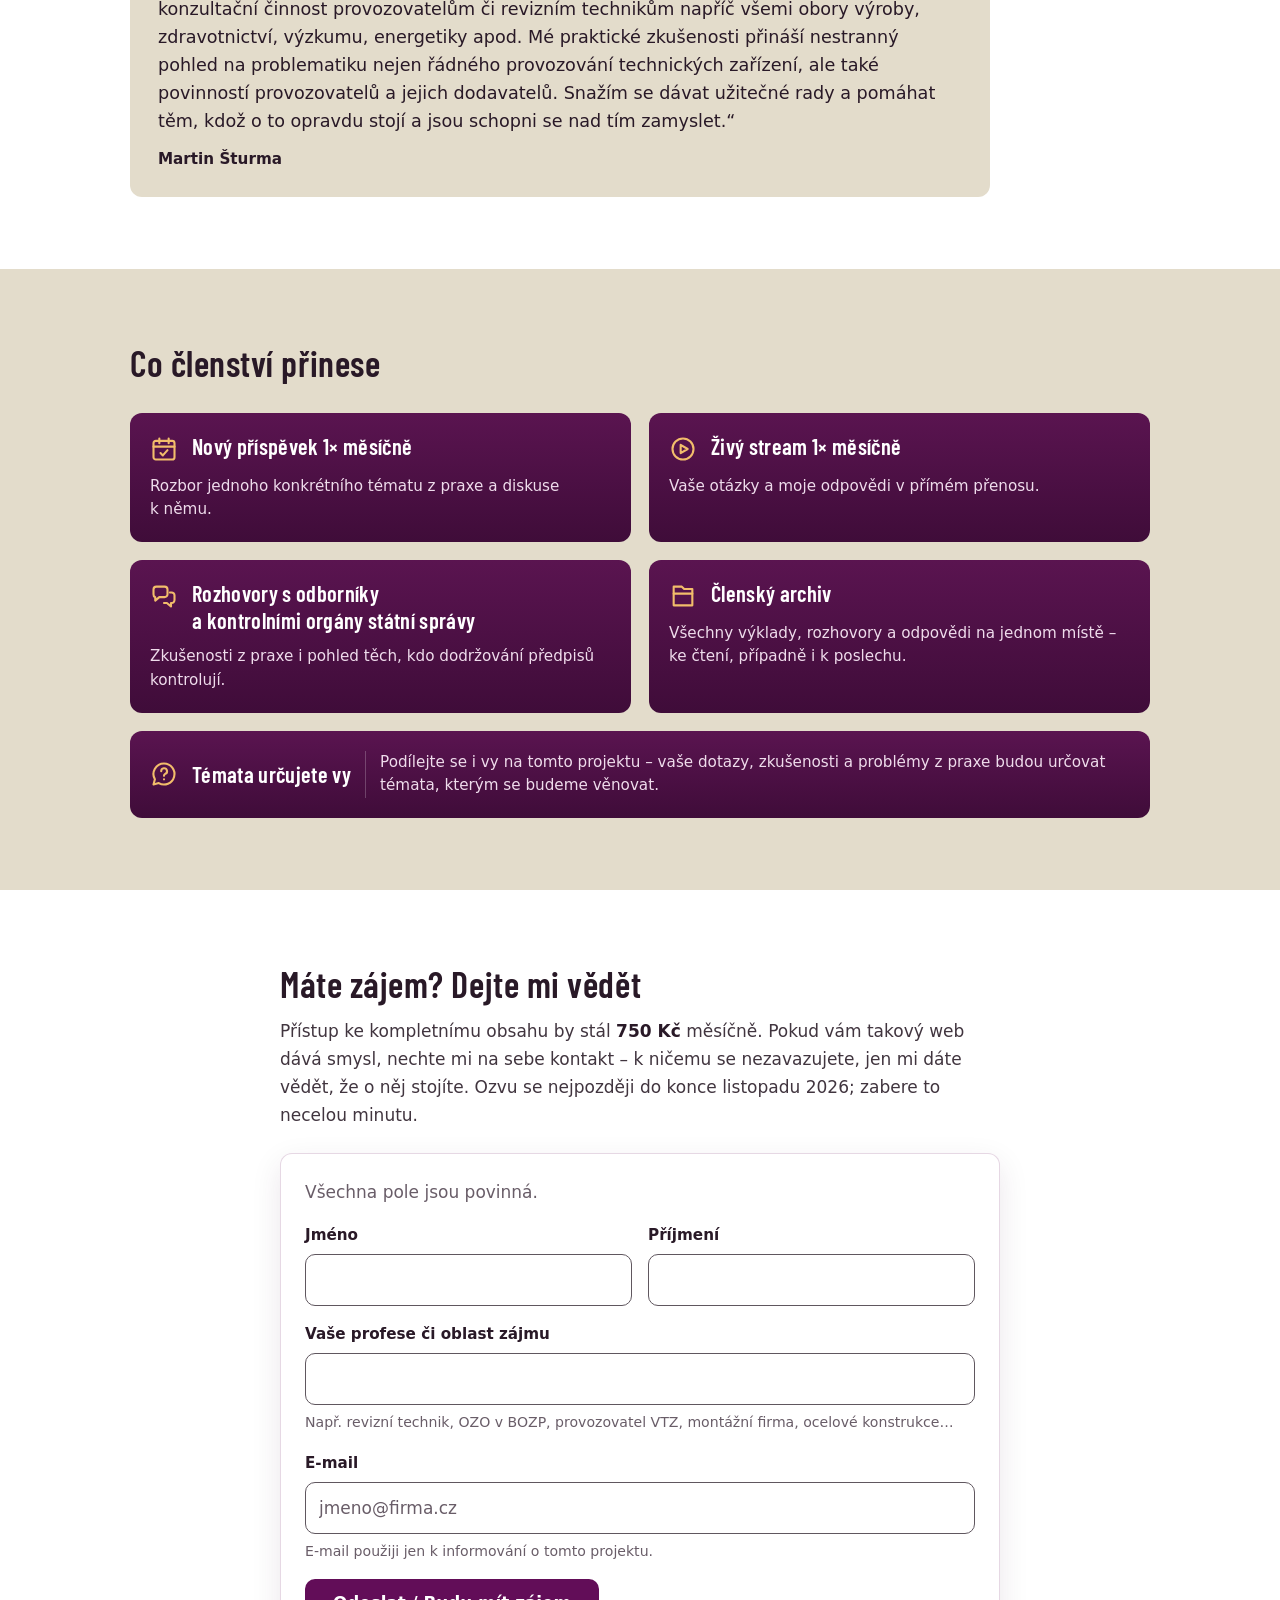
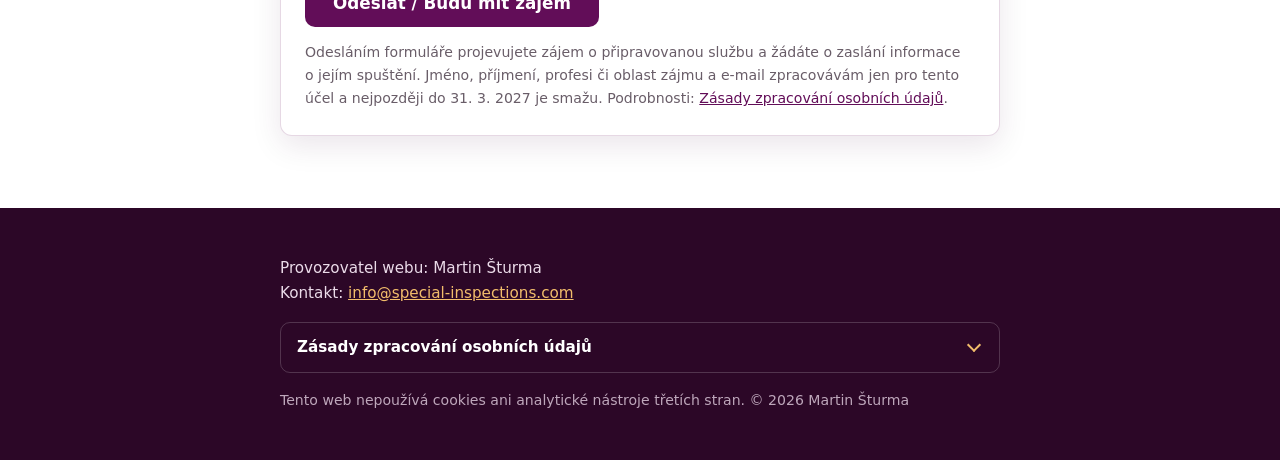
==== commit f485157e: "Paleta webu podle nového loga: švestka #620d58, lomená bílá hlavička, jantar z blesku - style.css: 3" ====
--- a/public/index.html
+++ b/public/index.html
@@ -14,7 +14,7 @@
 <meta property="og:image:width" content="1200">
 <meta property="og:image:height" content="630">
 <meta property="og:locale" content="cs_CZ">
-<meta name="theme-color" content="#0e2c4c">
+<meta name="theme-color" content="#fbf9f3">
 <link rel="icon" href="favicon.svg" type="image/svg+xml">
 <link rel="apple-touch-icon" href="assets/apple-touch-icon.png">
 <link rel="stylesheet" href="assets/style.css">
--- a/public/assets/style.css
+++ b/public/assets/style.css
@@ -42,56 +42,58 @@
 }
 
 :root {
-  --c-primary: #12365c;
-  --c-primary-dark: #0c2743;
-  --c-hero-top: #0e2c4c;
-  --c-accent: #f0a63c;
-  --c-ink: #1a2733;
-  --c-body: #33424f;
-  --c-muted: #5b6b78;
+  /* Paleta od nového loga (mats/, scripts/make-logo.py): švestka loga
+     #620d58 (307°), celá tmavá řada drží stejný odstín; jantar = blesk. */
+  --c-primary: #620d58;
+  --c-primary-dark: #3f0a39;
+  --c-accent: #dc9a35;
+  --c-ink: #291927;
+  --c-body: #41353f;
+  --c-muted: #695d68;
   /* „Starý papír“ – jednobarevný podklad pod textem (přání klienta).
-     Odstín je světlejší tón z dodané textury (medián textury = paper-deep).
-     Toto je jediný knoflík pro budoucí ladění barvy; při ztmavení pod
-     paper-deep znovu ověřit kontrast bronzu a muted-warm (README). */
-  --c-paper: #e0ddcb;
-  --c-paper-deep: #cfcdb8;
-  --c-paper-light: #efede3;
+     Od nového loga o chlup méně olivový (#e0ddcb → #e3dccb), aby se
+     netloukl se švestkou; původní odstín lze vrátit (README). Při ztmavení
+     pod paper-deep znovu ověřit kontrast bronzu a muted-warm. */
+  --c-paper: #e3dccb;
+  --c-paper-deep: #d3cab4;
+  --c-paper-light: #f1ede2;
   --c-bronze: #6e3f05;       /* akcentní text na papíru (>= 6:1) */
-  --c-muted-warm: #4a4034;   /* tlumený text na papíru (>= 7:1) */
+  --c-muted-warm: #4a3f49;   /* tlumený text na papíru (>= 7:1) */
   --c-bg: #ffffff;
   --c-bg-soft: var(--c-paper-light);
-  --c-line: #d6d3c2;
+  --c-line: #dad1bf;
   /* Rámečky ovládacích prvků musí mít kontrast >= 3:1 (WCAG 1.4.11)
      na bílé i na papíru; světlá --c-line je jen pro dekorativní okraje. */
-  --c-line-strong: #5f5a50;
+  --c-line-strong: #60575f;
   --c-ok: #1e7d43;
   --c-ok-bg: #ecf7f0;
   --c-err: #b3261e;
   --c-err-bg: #fdecea;
-  --c-footer-bg: #0e2438;
-  --c-footer-text: #cdd9e4;
-  --c-footer-link: #9fc3e4;
-  --c-footer-link-hover: #c9dff2;
-  --c-footer-meta: #8ba1b5;
+  --c-footer-bg: #2c0727;
+  --c-footer-text: #ebdbe9;
+  --c-footer-link: #f2bd6b;
+  --c-footer-link-hover: #f8d8a4;
+  --c-footer-meta: #bea7bb;
   --c-footer-line: rgba(255, 255, 255, 0.18);
   /* Hlavička s logem */
-  --c-header-bg: var(--c-hero-top);
-  --c-header-line: rgba(255, 255, 255, 0.08);
-  --c-header-cta: #fff;
-  --c-header-cta-line: rgba(255, 255, 255, 0.45);
-  --c-header-cta-hover-bg: rgba(255, 255, 255, 0.12);
+  --c-header-bg: #fbf9f3;
+  --c-header-line: var(--c-accent);
+  --c-header-cta: var(--c-primary);
+  --c-header-cta-line: var(--c-primary);
+  --c-header-cta-hover-bg: var(--c-primary);
   --c-header-cta-hover: #fff;
-  --c-focus-header: #f2bd6b;      /* focus kroužek na hlavičce */
-  --c-focus-dark: #f2bd6b;        /* focus kroužek na tmavé patičce */
+  --c-focus-header: var(--c-primary);      /* focus kroužek na hlavičce */
+  --c-focus-dark: #ffffff;        /* focus kroužek na tmavé patičce */
   /* Karty „Co členství přinese“ */
-  --c-card-from: #163f6c;
-  --c-card-to: #0f2f55;
-  --c-card-text: #c9d8e6;
+  --c-card-from: #5a1450;
+  --c-card-to: #3f0c39;
+  --c-card-text: #efdcec;
+  --c-card-icon: #f2bd6b;         /* ikony karet – světlý jantar (blesk z loga) */
   --c-card-divider: rgba(255, 255, 255, 0.22);
   /* Linky a rámečky v barvě značky */
-  --c-rule: rgba(18, 54, 92, 0.6);
-  --c-frame: rgba(18, 54, 92, 0.18);
-  --c-shadow-rgb: 14, 44, 76;
+  --c-rule: rgba(98, 13, 88, 0.55);
+  --c-frame: rgba(98, 13, 88, 0.16);
+  --c-shadow-rgb: 63, 10, 57;
   --radius: 12px;
   --shadow: 0 10px 30px rgba(var(--c-shadow-rgb), 0.10);
   --focus: var(--c-primary);
@@ -156,14 +158,16 @@
 
 .skip-link:focus {
   left: 0;
-  outline-color: var(--c-focus-dark);
+  /* vyjíždí přes světlou hlavičku */
+  outline-color: var(--c-primary-dark);
 }
 
 /* --- Hlavička ----------------------------------------------- */
 
 .site-header {
   background: var(--c-header-bg);
-  border-bottom: 1px solid var(--c-header-line);
+  /* jantarová linka – „hlava“ stránky na světlé hlavičce, odkaz na blesk v logu */
+  border-bottom: 3px solid var(--c-header-line);
 }
 
 .header-row {
@@ -615,7 +619,7 @@
 .card-icon {
   width: 28px;
   height: 28px;
-  color: #fff;
+  color: var(--c-card-icon);
   margin-top: 2px;
 }
 
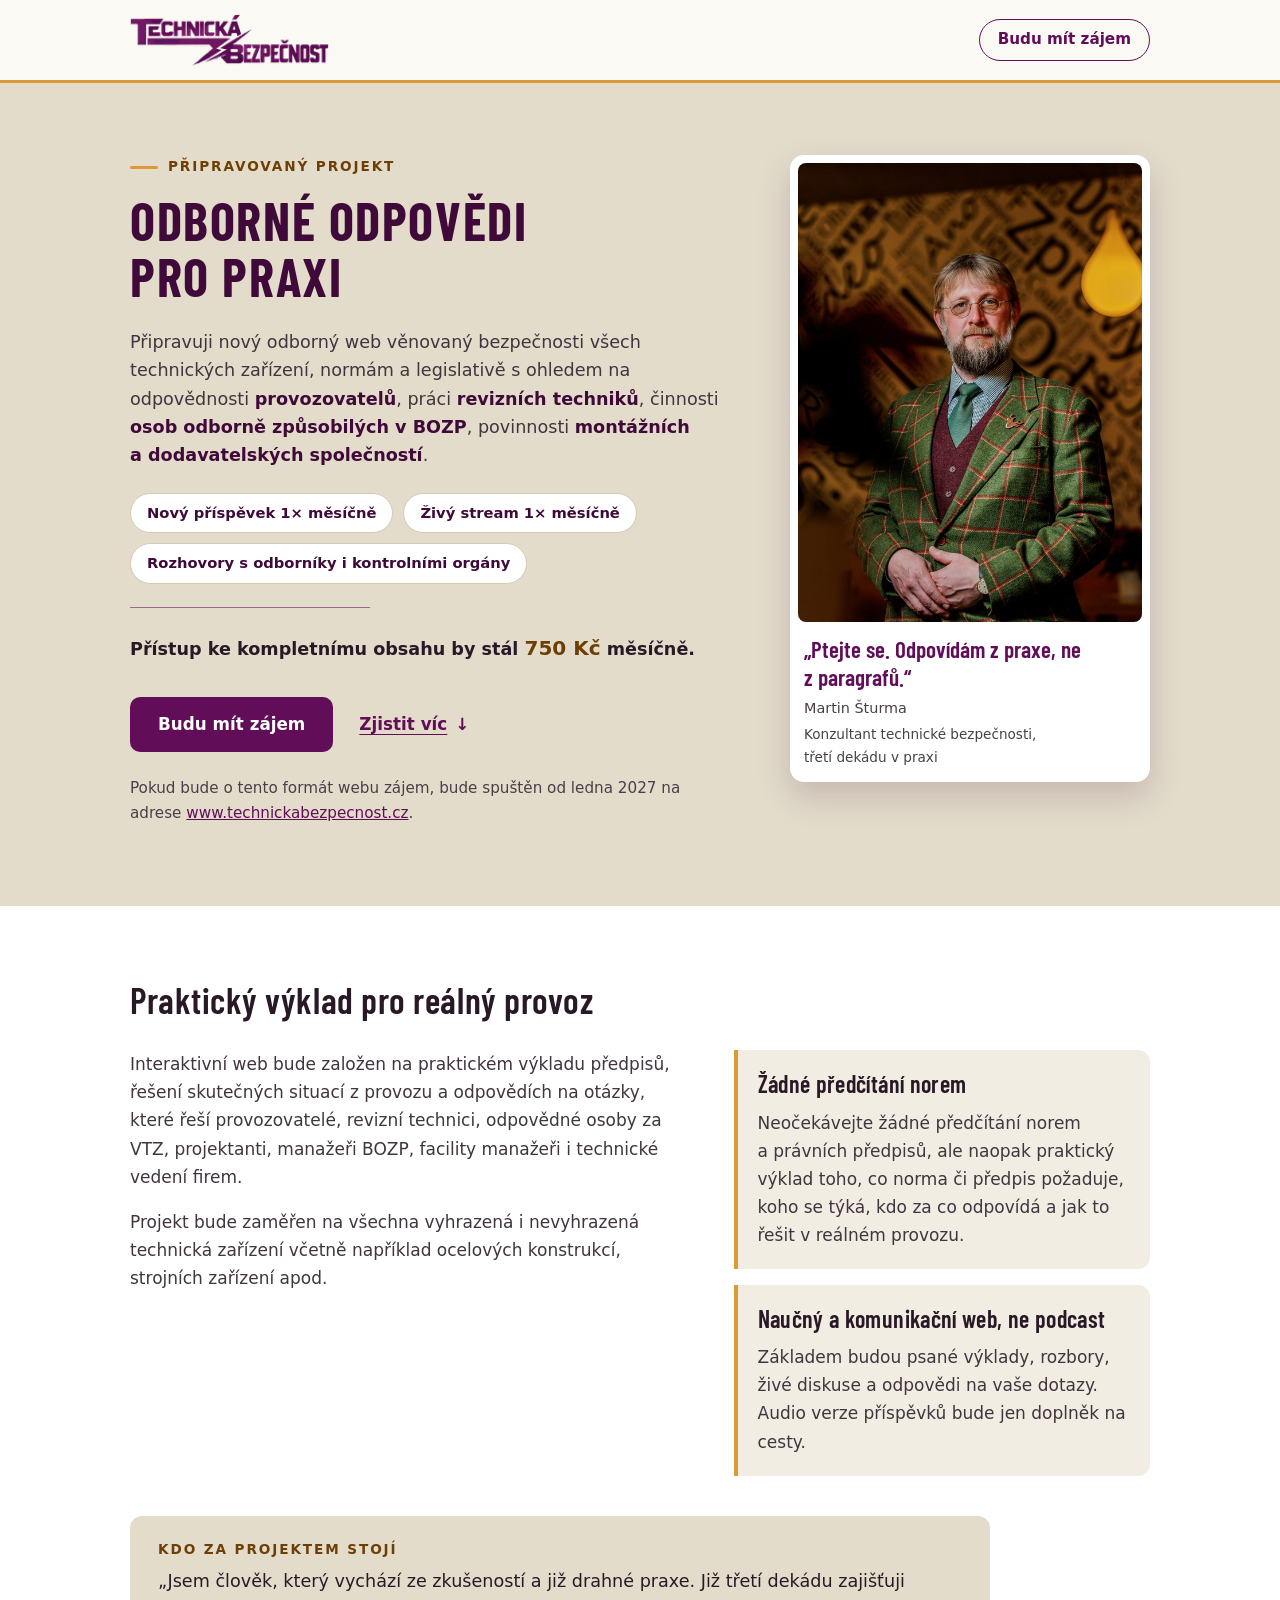
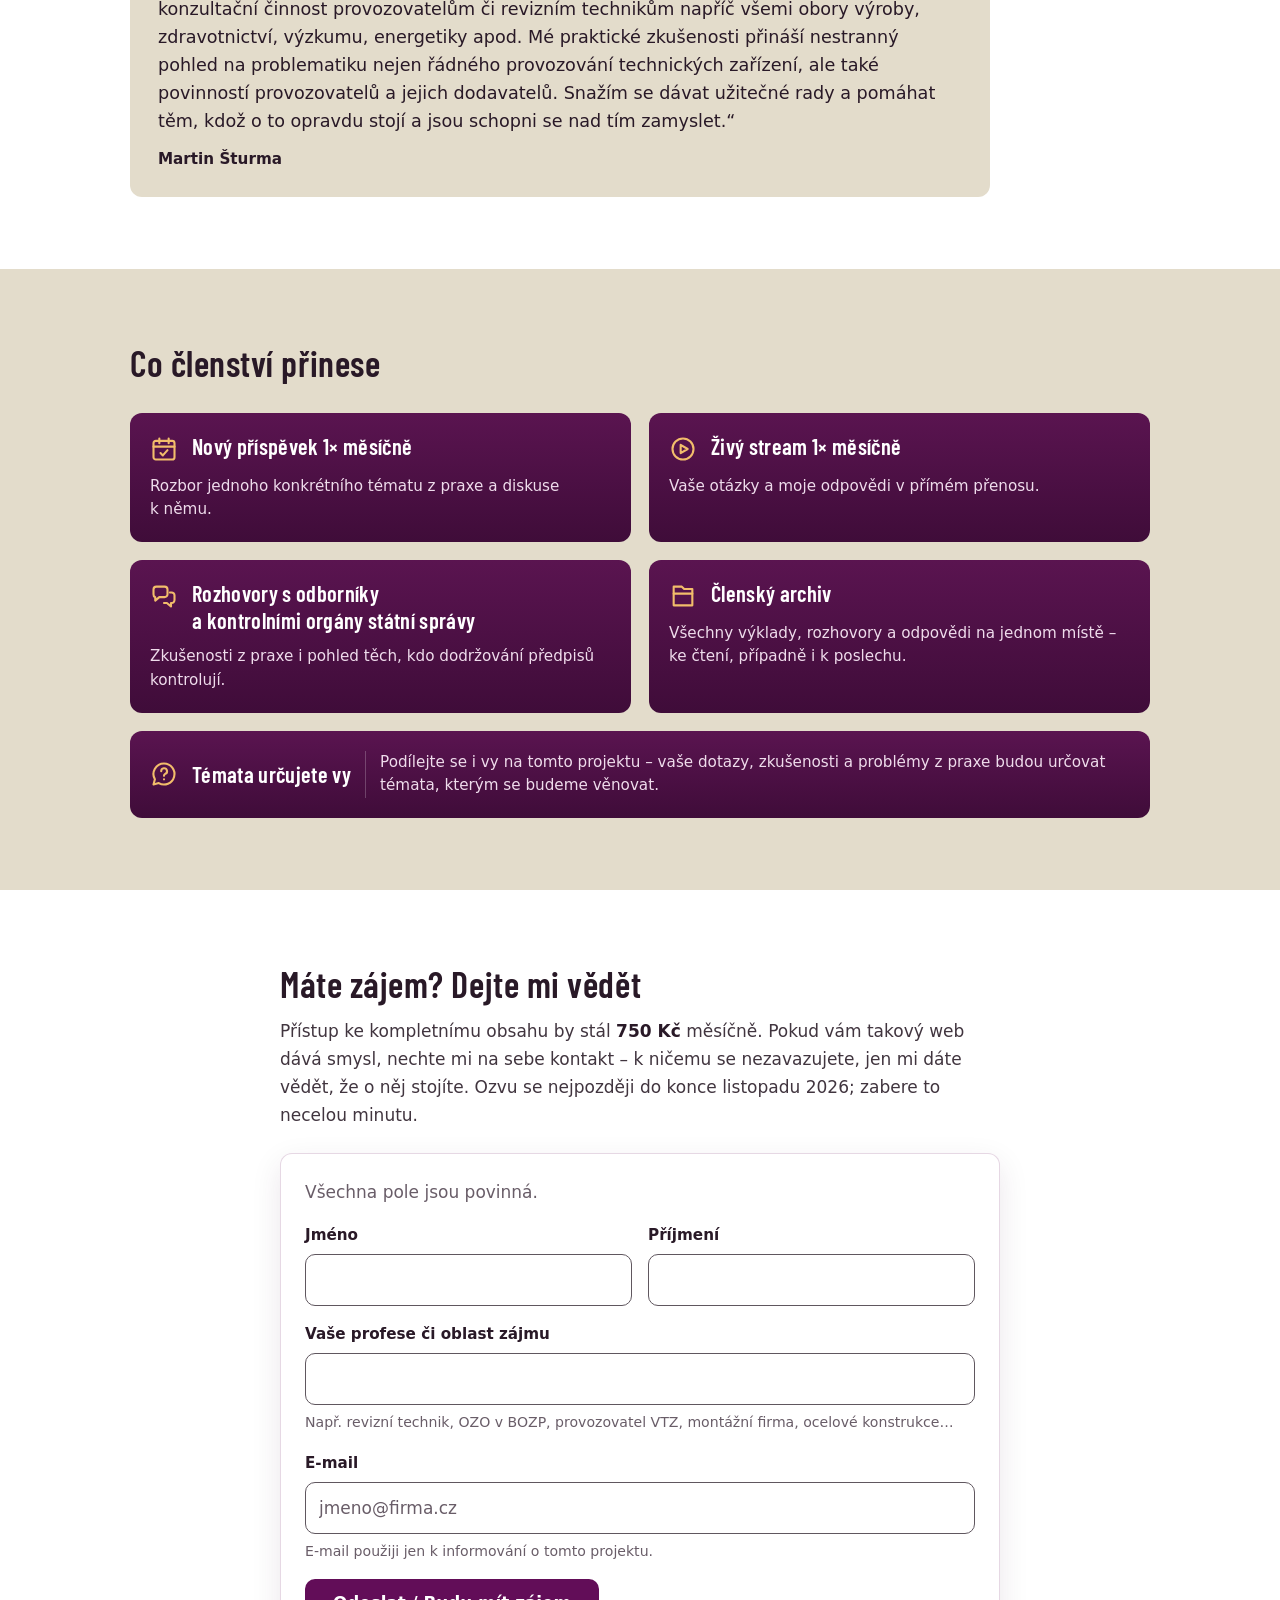
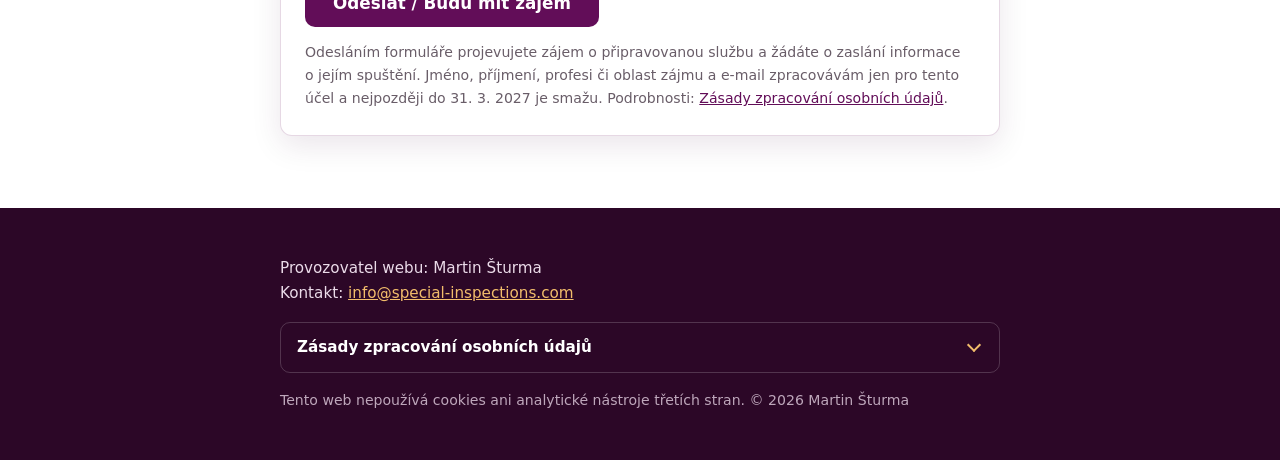
==== commit ac171b2d: "Opravy po kontrole palety: cache, logo v reálné velikosti, skip link, logo i bez JS a v tisku - nasa" ====
--- a/public/index.html
+++ b/public/index.html
@@ -25,7 +25,7 @@
 
 <header class="site-header">
   <div class="container header-row">
-    <p class="brand"><img src="assets/logo.png" srcset="assets/logo.png 1x, assets/logo@2x.png 2x" width="440" height="115" alt="Technická bezpečnost"></p>
+    <p class="brand"><img src="assets/logo.png" srcset="assets/logo.png 1x, assets/logo@2x.png 2x" width="210" height="55" alt="Technická bezpečnost"></p>
     <a class="header-cta" href="#registrace">Budu mít zájem</a>
   </div>
 </header>
@@ -36,7 +36,7 @@
     <div class="container hero-grid">
       <div class="hero-copy">
         <p class="eyebrow">Připravovaný projekt</p>
-        <h1>Odborné odpovědi pro praxi</h1>
+        <h1>Odborné odpovědi pro&nbsp;praxi</h1>
         <p class="lead">Připravuji nový odborný web věnovaný bezpečnosti všech technických zařízení, normám a&nbsp;legislativě s&nbsp;ohledem na odpovědnosti <strong>provozovatelů</strong>, práci <strong>revizních techniků</strong>, činnosti <strong>osob odborně způsobilých v&nbsp;BOZP</strong>, povinnosti <strong>montážních a&nbsp;dodavatelských společností</strong>.</p>
         <ul class="hero-facts" role="list">
           <li>Nový příspěvek 1×&nbsp;měsíčně</li>
--- a/public/assets/style.css
+++ b/public/assets/style.css
@@ -43,7 +43,9 @@
 
 :root {
   /* Paleta od nového loga (mats/, scripts/make-logo.py): švestka loga
-     #620d58 (307°), celá tmavá řada drží stejný odstín; jantar = blesk. */
+     #620d58 (307°), celá tmavá řada drží stejný odstín. Logo je
+     jednobarevné – jantar je doplňkový teplý akcent (komplementární ke
+     švestce, výstražné značení), ne barva z loga. */
   --c-primary: #620d58;
   --c-primary-dark: #3f0a39;
   --c-accent: #dc9a35;
@@ -88,7 +90,7 @@
   --c-card-from: #5a1450;
   --c-card-to: #3f0c39;
   --c-card-text: #efdcec;
-  --c-card-icon: #f2bd6b;         /* ikony karet – světlý jantar (blesk z loga) */
+  --c-card-icon: #f2bd6b;         /* ikony karet – světlý jantar (doplňkový akcent) */
   --c-card-divider: rgba(255, 255, 255, 0.22);
   /* Linky a rámečky v barvě značky */
   --c-rule: rgba(98, 13, 88, 0.55);
@@ -156,6 +158,13 @@
   z-index: 100;
 }
 
+.skip-link:hover,
+.skip-link:focus {
+  color: #fff;
+}
+
+.skip-link:hover { background: var(--c-primary-dark); }
+
 .skip-link:focus {
   left: 0;
   /* vyjíždí přes světlou hlavičku */
@@ -166,7 +175,7 @@
 
 .site-header {
   background: var(--c-header-bg);
-  /* jantarová linka – „hlava“ stránky na světlé hlavičce, odkaz na blesk v logu */
+  /* jantarová linka – oddělí světlou hlavičku od papíru („hlava“ stránky) */
   border-bottom: 3px solid var(--c-header-line);
 }
 
@@ -428,6 +437,11 @@
   box-shadow: 0 0 0 3px var(--c-paper), 0 0 0 5px var(--c-primary-dark);
 }
 
+/* Fokus na rozbaleném CTA: obrys vně tmavého prstence, aby byl odlišitelný */
+a[data-vyber][aria-expanded="true"].btn-primary:focus-visible {
+  outline-offset: 7px;
+}
+
 /* Po odpovědi zmizí CTA i formulář v hero */
 .hero-answered a[data-vyber],
 .hero-answered .hero-panel {
@@ -890,7 +904,22 @@
   font-size: 1.5rem;
 }
 
+.fallback-brand {
+  max-width: 640px;
+  margin: 0 auto 20px;
+  line-height: 0;
+}
+
+.fallback-brand img {
+  display: block;
+  height: 44px;
+  width: auto;
+}
+
+.admin-page .fallback-brand,
 .admin-page .fallback-card { max-width: 1100px; }
+
+.login-page .fallback-brand { max-width: 440px; }
 
 .admin-head {
   display: flex;
@@ -1137,8 +1166,14 @@
 /* --- Tisk --------------------------------------------------- */
 
 @media print {
-  .site-header, .hero-actions, .header-cta, .reg-section, .skip-link {
+  .hero-actions, .header-cta, .reg-section, .skip-link {
     display: none;
+  }
+
+  /* Logo zůstává i na výtisku (obrázky se tisknou vždy) */
+  .site-header {
+    background: none;
+    border-bottom: 1px solid #000;
   }
 
   body { color: #000; }
@@ -1164,4 +1199,6 @@
   .privacy summary, .privacy-body strong, .footer-meta { color: #000; }
 
   .card-wide p { border-left-color: #000; }
-}
+
+  .privacy summary::after { border-color: #000; }
+}
